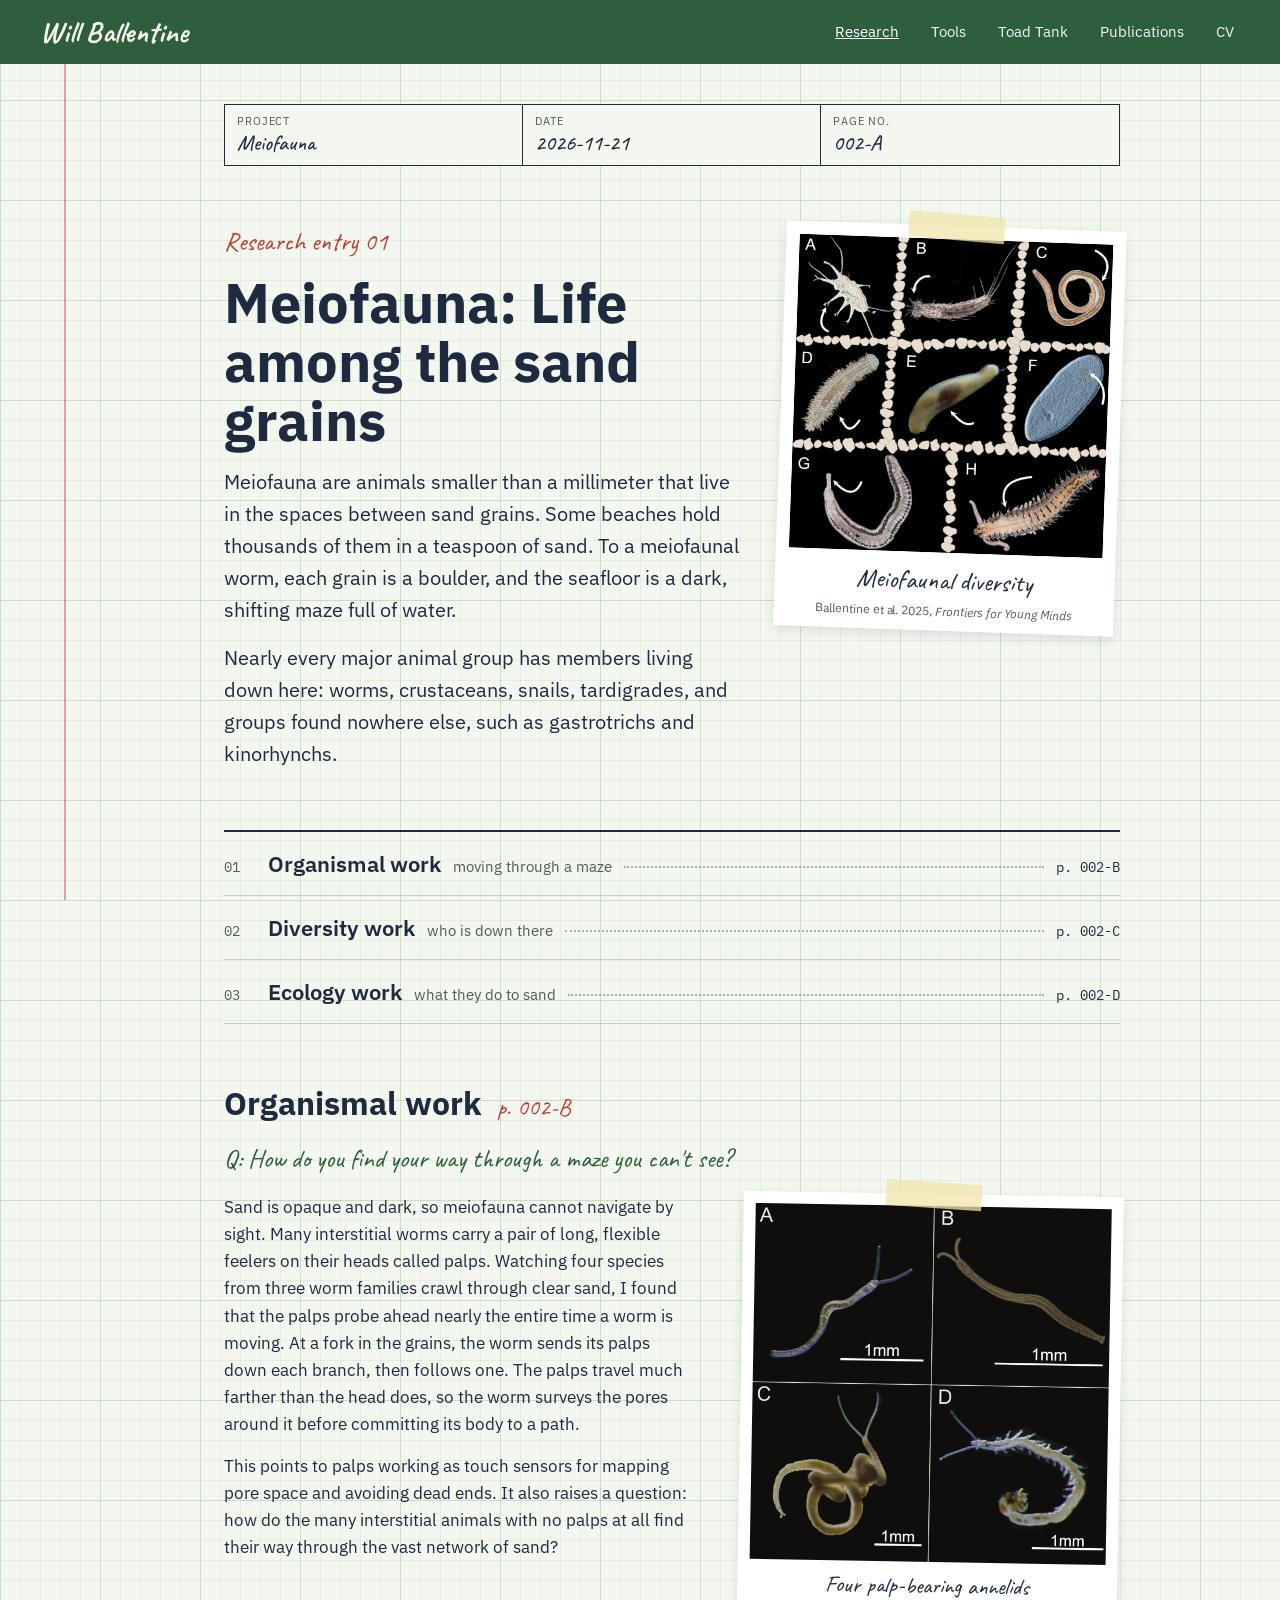
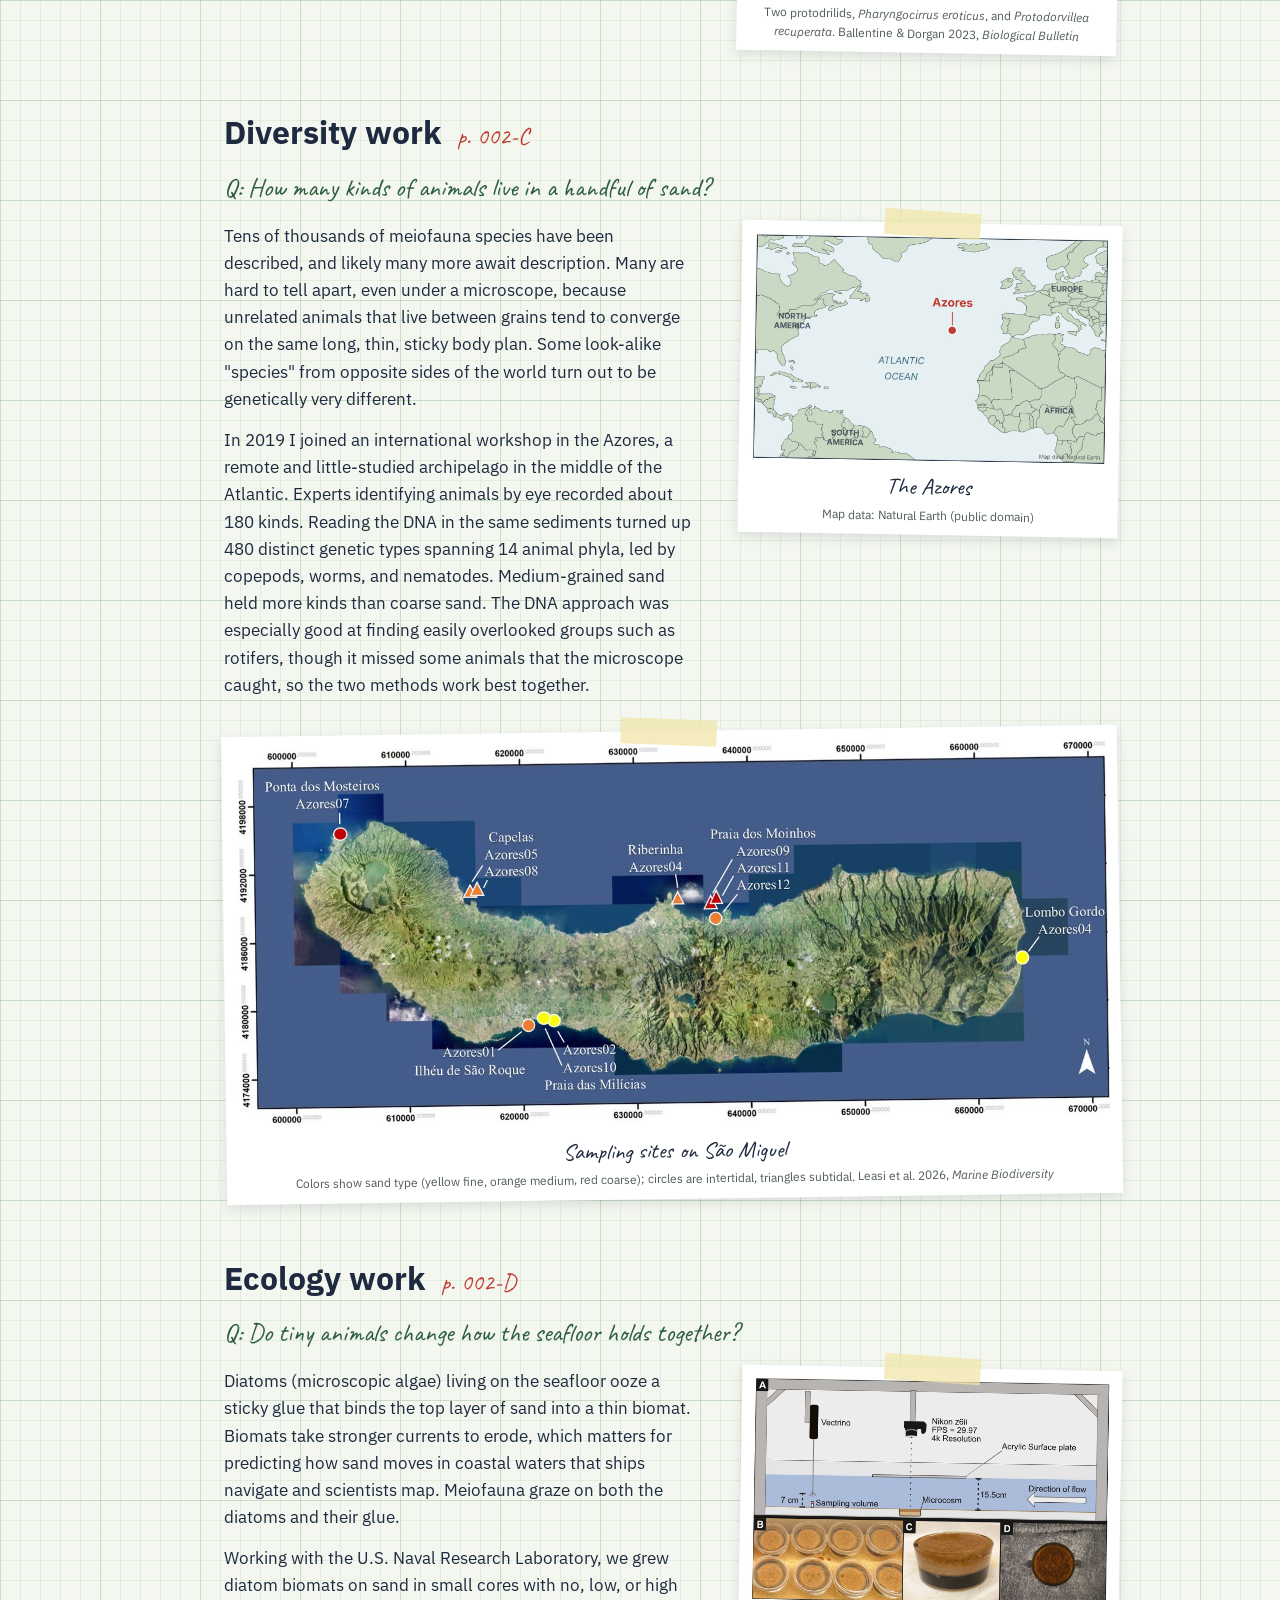
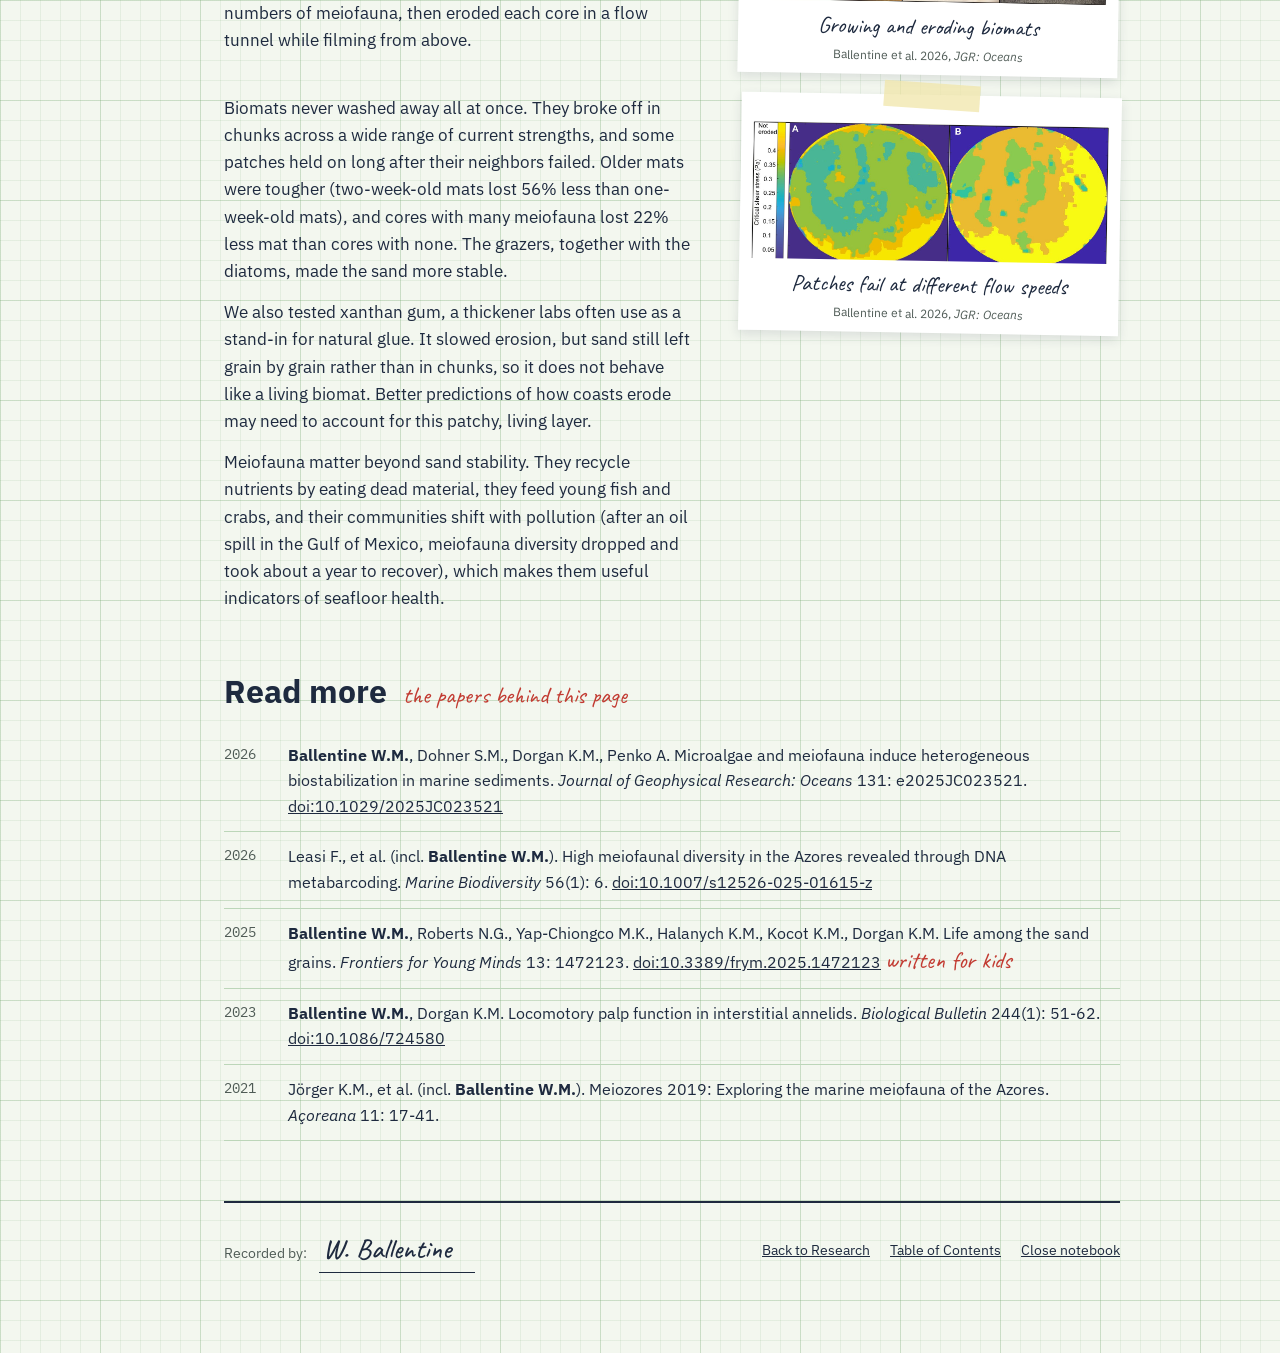
==== meiofauna/index.html @ 4c5fa87a "Meiofauna page: apply Will's copy edits Co-Authored-By: Claude Opus 5.5 <noreply@anthropic.com> Clau" ====
<!DOCTYPE html>
<html lang="en">
<head>
  <meta charset="UTF-8">
  <meta name="viewport" content="width=device-width, initial-scale=1">
  <title>Meiofauna: Life among the sand grains | Will Ballentine</title>
  <meta name="description" content="Will Ballentine's research on meiofauna, the tiny animals that live between sand grains: how they move, how many kinds there are, and what they do for the seafloor.">
  <link rel="preconnect" href="https://fonts.googleapis.com">
  <link rel="preconnect" href="https://fonts.gstatic.com" crossorigin>
  <link rel="stylesheet" href="https://fonts.googleapis.com/css2?family=Caveat:wght@500;700&family=IBM+Plex+Mono:wght@400;500&family=IBM+Plex+Sans:wght@400;500;600;700&display=swap">
  <link rel="stylesheet" href="../css/style.css">
</head>
<body>
  <nav class="site-nav" aria-label="Main">
    <a class="brand" href="/">Will Ballentine</a>
    <button type="button" class="menu-btn" aria-expanded="false" aria-controls="nav-links">
      <svg width="20" height="20" viewBox="0 0 24 24" fill="none" stroke="currentColor" stroke-width="2" stroke-linecap="round" aria-hidden="true"><path d="M4 7h16M4 12h16M4 17h16"/></svg>Menu
    </button>
    <ul id="nav-links">
      <li><a href="/#research" aria-current="page">Research</a></li>
      <li><a href="/#tools">Tools</a></li>
      <li><a href="https://toads.willballentine.com/">Toad Tank</a></li>
      <li><a href="/#publications">Publications</a></li>
      <li><a href="/assets/Will_Ballentine_CV.pdf">CV</a></li>
    </ul>
  </nav>
  <script>
    const nav = document.querySelector('.site-nav'), menuBtn = nav.querySelector('.menu-btn');
    const setMenu = open => { nav.classList.toggle('open', open); menuBtn.setAttribute('aria-expanded', open); };
    menuBtn.onclick = () => setMenu(!nav.classList.contains('open'));
    nav.querySelectorAll('ul a').forEach(a => a.addEventListener('click', () => setMenu(false)));
  </script>

  <main>
    <div class="page-header">
      <div><span>Project</span><strong>Meiofauna</strong></div>
      <div><span>Date</span><strong>2026-11-21</strong></div>
      <div><span>Page No.</span><strong>002-A</strong></div>
    </div>

    <section class="intro">
      <div>
        <p class="hand red" style="font-size: 26px;">Research entry 01</p>
        <h1>Meiofauna: Life among the sand grains</h1>
        <p class="lede">Meiofauna are animals smaller than a millimeter that live in the spaces between sand grains. Some beaches hold thousands of them in a teaspoon of sand. To a meiofaunal worm, each grain is a boulder, and the seafloor is a dark, shifting maze full of water.</p>
        <p class="lede">Nearly every major animal group has members living down here: worms, crustaceans, snails, tardigrades, and groups found nowhere else, such as gastrotrichs and kinorhynchs.</p>
      </div>
      <figure class="taped hero">
        <img class="square" src="images/meiofauna-montage.jpg" width="1000" height="1000" alt="Eight microscope images of meiofauna separated by drawn sand grains: a tardigrade, a kinorhynch, a nematode, a gastrotrich, an aplacophoran mollusk, an acoel worm, a nemertean, and a spionid worm">
        <figcaption>Meiofaunal diversity</figcaption>
        <p class="credit">Ballentine et al. 2025, <i>Frontiers for Young Minds</i></p>
      </figure>
    </section>

    <ol class="toc">
      <li><a href="#organismal"><span class="num">01</span><span class="title">Organismal work</span><span class="desc">moving through a maze</span><span class="dots" aria-hidden="true"></span><span class="pg">p. 002-B</span></a></li>
      <li><a href="#diversity"><span class="num">02</span><span class="title">Diversity work</span><span class="desc">who is down there</span><span class="dots" aria-hidden="true"></span><span class="pg">p. 002-C</span></a></li>
      <li><a href="#ecology"><span class="num">03</span><span class="title">Ecology work</span><span class="desc">what they do to sand</span><span class="dots" aria-hidden="true"></span><span class="pg">p. 002-D</span></a></li>
    </ol>

    <section id="organismal">
      <div class="section-title"><h2>Organismal work</h2><span class="hand">p. 002-B</span></div>
      <p class="hand green q-line">Q: How do you find your way through a maze you can't see?</p>
      <div class="study">
        <div>
          <p>Sand is opaque and dark, so meiofauna cannot navigate by sight. Many interstitial worms carry a pair of long, flexible feelers on their heads called palps. Watching four species from three worm families crawl through clear sand, I found that the palps probe ahead nearly the entire time a worm is moving. At a fork in the grains, the worm sends its palps down each branch, then follows one. The palps travel much farther than the head does, so the worm surveys the pores around it before committing its body to a path.</p>
          <p>This points to palps working as touch sensors for mapping pore space and avoiding dead ends. It also raises a question: how do the many interstitial animals with no palps at all find their way through the vast network of sand?</p>
        </div>
        <figure class="taped wide">
          <img src="images/palp-species.jpg" width="1200" height="1200" alt="Four interstitial worms photographed on black backgrounds, each with a pair of long palps at the head end and a 1 mm scale bar">
          <figcaption>Four palp-bearing annelids</figcaption>
          <p class="credit">Two protodrilids, <i>Pharyngocirrus eroticus</i>, and <i>Protodorvillea recuperata</i>. Ballentine &amp; Dorgan 2023, <i>Biological Bulletin</i></p>
        </figure>
      </div>
    </section>

    <section id="diversity">
      <div class="section-title"><h2>Diversity work</h2><span class="hand">p. 002-C</span></div>
      <p class="hand green q-line">Q: How many kinds of animals live in a handful of sand?</p>
      <div class="study">
        <div>
          <p>Tens of thousands of meiofauna species have been described, and likely many more await description. Many are hard to tell apart, even under a microscope, because unrelated animals that live between grains tend to converge on the same long, thin, sticky body plan. Some look-alike "species" from opposite sides of the world turn out to be genetically very different.</p>
          <p>In 2019 I joined an international workshop in the Azores, a remote and little-studied archipelago in the middle of the Atlantic. Experts identifying animals by eye recorded about 180 kinds. Reading the DNA in the same sediments turned up 480 distinct genetic types spanning 14 animal phyla, led by copepods, worms, and nematodes. Medium-grained sand held more kinds than coarse sand. The DNA approach was especially good at finding easily overlooked groups such as rotifers, though it missed some animals that the microscope caught, so the two methods work best together.</p>
        </div>
        <figure class="taped wide">
          <img src="images/atlantic-azores.jpg" width="1260" height="808" alt="Map of the North Atlantic with a red dot marking the Azores, roughly midway between North America and Europe">
          <figcaption>The Azores</figcaption>
          <p class="credit">Map data: Natural Earth (public domain)</p>
        </figure>
      </div>
      <div class="figures">
        <figure class="taped full">
          <img src="images/sao-miguel-sites.jpg" width="1400" height="616" alt="Satellite image of São Miguel island with eleven labeled sampling sites around its coast">
          <figcaption>Sampling sites on São Miguel</figcaption>
          <p class="credit">Colors show sand type (yellow fine, orange medium, red coarse); circles are intertidal, triangles subtidal. Leasi et al. 2026, <i>Marine Biodiversity</i></p>
        </figure>
      </div>
    </section>

    <section id="ecology">
      <div class="section-title"><h2>Ecology work</h2><span class="hand">p. 002-D</span></div>
      <p class="hand green q-line">Q: Do tiny animals change how the seafloor holds together?</p>
      <div class="study">
        <div>
          <p>Diatoms (microscopic algae) living on the seafloor ooze a sticky glue that binds the top layer of sand into a thin biomat. Biomats take stronger currents to erode, which matters for predicting how sand moves in coastal waters that ships navigate and scientists map. Meiofauna graze on both the diatoms and their glue.</p>
          <p>Working with the U.S. Naval Research Laboratory, we grew diatom biomats on sand in small cores with no, low, or high numbers of meiofauna, then eroded each core in a flow tunnel while filming from above.</p>
        </div>
        <figure class="taped wide">
          <img src="images/biomat-setup.jpg" width="1400" height="876" alt="Diagram of the flow tunnel with a camera above a sediment core and a current meter upstream, with photos of cores in their culture tanks, a core with a brown diatom mat on top, and the camera's view of a core in the tunnel">
          <figcaption>Growing and eroding biomats</figcaption>
          <p class="credit">Ballentine et al. 2026, <i>JGR: Oceans</i></p>
        </figure>
      </div>
      <div class="study">
        <div>
          <p>Biomats never washed away all at once. They broke off in chunks across a wide range of current strengths, and some patches held on long after their neighbors failed. Older mats were tougher (two-week-old mats lost 56% less than one-week-old mats), and cores with many meiofauna lost 22% less mat than cores with none. The grazers, together with the diatoms, made the sand more stable.</p>
          <p>We also tested xanthan gum, a thickener labs often use as a stand-in for natural glue. It slowed erosion, but sand still left grain by grain rather than in chunks, so it does not behave like a living biomat. Better predictions of how coasts erode may need to account for this patchy, living layer.</p>
          <p>Meiofauna matter beyond sand stability. They recycle nutrients by eating dead material, they feed young fish and crabs, and their communities shift with pollution (after an oil spill in the Gulf of Mexico, meiofauna diversity dropped and took about a year to recover), which makes them useful indicators of seafloor health.</p>
        </div>
        <figure class="taped wide">
          <img src="images/biomat-erosion.jpg" width="1400" height="607" alt="Two heat maps of circular sediment cores colored by the current strength at which each spot eroded, showing irregular patches rather than uniform erosion; the right core, older and with many meiofauna, has more area that never eroded">
          <figcaption>Patches fail at different flow speeds</figcaption>
          <p class="credit">Ballentine et al. 2026, <i>JGR: Oceans</i></p>
        </figure>
      </div>
    </section>

    <section id="papers">
      <div class="section-title"><h2>Read more</h2><span class="hand">the papers behind this page</span></div>
      <ol class="pubs">
        <li><span class="year">2026</span><span><strong>Ballentine W.M.</strong>, Dohner S.M., Dorgan K.M., Penko A. Microalgae and meiofauna induce heterogeneous biostabilization in marine sediments. <em>Journal of Geophysical Research: Oceans</em> 131: e2025JC023521. <a href="https://doi.org/10.1029/2025JC023521">doi:10.1029/2025JC023521</a></span></li>
        <li><span class="year">2026</span><span>Leasi F., et al. (incl. <strong>Ballentine W.M.</strong>). High meiofaunal diversity in the Azores revealed through DNA metabarcoding. <em>Marine Biodiversity</em> 56(1): 6. <a href="https://doi.org/10.1007/s12526-025-01615-z">doi:10.1007/s12526-025-01615-z</a></span></li>
        <li><span class="year">2025</span><span><strong>Ballentine W.M.</strong>, Roberts N.G., Yap-Chiongco M.K., Halanych K.M., Kocot K.M., Dorgan K.M. Life among the sand grains. <em>Frontiers for Young Minds</em> 13: 1472123. <a href="https://doi.org/10.3389/frym.2025.1472123">doi:10.3389/frym.2025.1472123</a> <span class="hand red">written for kids</span></span></li>
        <li><span class="year">2023</span><span><strong>Ballentine W.M.</strong>, Dorgan K.M. Locomotory palp function in interstitial annelids. <em>Biological Bulletin</em> 244(1): 51-62. <a href="https://doi.org/10.1086/724580">doi:10.1086/724580</a></span></li>
        <li><span class="year">2021</span><span>Jörger K.M., et al. (incl. <strong>Ballentine W.M.</strong>). Meiozores 2019: Exploring the marine meiofauna of the Azores. <em>Açoreana</em> 11: 17-41.</span></li>
      </ol>
    </section>

    <footer class="site-footer">
      <div class="sig"><span class="muted">Recorded by:</span><strong>W. Ballentine</strong></div>
      <div class="links">
        <a href="/#research">Back to Research</a>
        <a href="/">Table of Contents</a>
        <a href="/?cover">Close notebook</a>
      </div>
    </footer>
  </main>
</body>
</html>
---- css/style.css ----
/* Green science notebook */
:root {
  --cover: #2E5E3E;
  --paper: #F3F7EF;
  --grid-minor: #DCEADA;
  --grid-major: #BCD6B9;
  --paper-minor: rgba(120, 170, 115, .12);  /* background grid only */
  --paper-major: rgba(120, 170, 115, .24);
  --ink: #1E2A3F;
  --pencil: #4F5B56;
  --red: #C23B32;
  --tape: rgba(240, 230, 170, .75);
  --sans: 'IBM Plex Sans', system-ui, sans-serif;
  --mono: 'IBM Plex Mono', ui-monospace, monospace;
  --hand: 'Caveat', cursive;
}

* { box-sizing: border-box; }

body {
  margin: 0;
  font-family: var(--sans);
  color: var(--ink);
  line-height: 1.6;
  background-color: var(--paper);
  background-image:
    linear-gradient(var(--paper-major) 1px, transparent 1px),
    linear-gradient(90deg, var(--paper-major) 1px, transparent 1px),
    linear-gradient(var(--paper-minor) 1px, transparent 1px),
    linear-gradient(90deg, var(--paper-minor) 1px, transparent 1px);
  background-size: 100px 100px, 100px 100px, 20px 20px, 20px 20px;
}

/* red margin line */
body::before {
  content: "";
  position: fixed;
  top: 0; bottom: 0; left: 64px;
  width: 2px;
  background: rgba(194, 59, 50, .45);
  z-index: -1;
}

a { color: var(--ink); }
a:hover { color: var(--red); }
img { max-width: 100%; height: auto; display: block; }
h1, h2, h3, p { margin: 0; }
h1 { font-size: clamp(40px, 6vw, 56px); line-height: 1.05; }
h2 { font-size: 32px; line-height: 1.2; }

/* nav */
.site-nav {
  background: var(--cover);
  display: flex; flex-wrap: wrap; align-items: center; justify-content: space-between;
  gap: 8px 24px;
  padding: 8px 40px;
}
.site-nav .brand { color: var(--paper); text-decoration: none; font-family: var(--hand); font-size: 30px; font-weight: 700; }
.site-nav ul { display: flex; flex-wrap: wrap; gap: 4px 20px; margin: 0; padding: 0; list-style: none; }
.site-nav ul a { display: block; color: var(--paper); text-decoration: none; padding: 12px 6px; font-size: 15px; }
.site-nav ul a:hover, .site-nav ul a[aria-current] { color: #fff; text-decoration: underline; }

.menu-btn { display: none; align-items: center; gap: 8px; min-height: 44px; padding: 0 12px; border: 1.5px solid rgba(243,247,239,.6); border-radius: 6px; background: transparent; color: var(--paper); font: inherit; font-size: 15px; cursor: pointer; }

main {
  max-width: 1040px;
  margin: 0 auto;
  padding: 40px 40px 80px 104px;
  display: flex; flex-direction: column; gap: 60px;
}
section { display: flex; flex-direction: column; gap: 20px; }

/* handwriting accents */
.hand { font-family: var(--hand); font-size: 24px; line-height: 1.2; }
.red { color: var(--red); }
.green { color: var(--cover); }
.muted { color: var(--pencil); }
.mono { font-family: var(--mono); }
.placeholder { color: var(--pencil); }

/* Project / Date / Page No. strip */
.page-header {
  display: grid; grid-template-columns: repeat(auto-fit, minmax(180px, 1fr));
  border: 1.5px solid var(--ink); background: var(--paper);
}
.page-header div { padding: 8px 12px; border-right: 1px solid var(--ink); }
.page-header div:last-child { border-right: 0; }
.page-header span { display: block; font-size: 11px; letter-spacing: .08em; text-transform: uppercase; color: var(--pencil); }
.page-header strong { font-family: var(--hand); font-size: 22px; font-weight: 500; line-height: 1.1; }

.section-title { display: flex; flex-wrap: wrap; align-items: baseline; gap: 16px; }
.section-title .hand { color: var(--red); }

/* intro */
.intro { flex-direction: row; flex-wrap: wrap; align-items: flex-start; gap: 40px; }
.intro > div { flex: 999 1 480px; min-width: 0; display: flex; flex-direction: column; gap: 16px; }
.intro .role { font-size: 18px; color: var(--pencil); }
.intro .lede { font-size: 20px; max-width: 620px; }

/* taped-in figures */
.figures { display: flex; flex-wrap: wrap; gap: 40px 48px; padding-top: 12px; }
.taped {
  flex: 1 1 260px; max-width: 340px; margin: 0;
  position: relative; background: #fff; padding: 12px 12px 8px;
  box-shadow: 0 4px 12px rgba(30, 42, 63, .12);
  transform: rotate(var(--tilt, -1.5deg));
  transition: transform .2s ease, box-shadow .2s ease;
}
.taped::before {
  content: ""; position: absolute; top: -12px; left: 50%;
  width: 96px; height: 26px; margin-left: -48px;
  background: var(--tape); transform: rotate(3deg);
}
.taped:hover { transform: translateY(-4px); box-shadow: 0 10px 24px rgba(30, 42, 63, .18); }
.taped:nth-child(even) { --tilt: 1.5deg; }
.taped img, .taped .photo { aspect-ratio: 1 / 1; width: 100%; object-fit: cover; }
.taped .photo { background: #DCE5DD; display: flex; align-items: center; justify-content: center; color: var(--pencil); font-size: 14px; padding: 12px; text-align: center; }
.taped figcaption { font-family: var(--hand); font-size: 26px; text-align: center; padding-top: 6px; }
.intro .taped { flex: 1 1 260px; max-width: 320px; --tilt: 2deg; }
.intro .taped .photo, .intro .taped img { aspect-ratio: 4 / 5; }

/* table of contents */
.toc { margin: 0; padding: 0; list-style: none; border-top: 2px solid var(--ink); }
.toc a {
  display: flex; align-items: baseline; gap: 12px;
  min-height: 44px; padding: 14px 0;
  text-decoration: none; border-bottom: 1px solid var(--grid-major);
}
.toc .num, .toc .pg { font-family: var(--mono); font-size: 14px; }
.toc .num { width: 32px; color: var(--pencil); }
.toc .title { font-size: 22px; font-weight: 600; }
.toc .desc { font-size: 15px; color: var(--pencil); }
.toc .dots { flex: 1 1 40px; border-bottom: 2px dotted #9DB59A; transform: translateY(-4px); }
.toc a:hover .title { color: var(--red); }

/* dated entries */
.entries { display: grid; grid-template-columns: repeat(auto-fit, minmax(260px, 1fr)); gap: 20px; }
.entry { background: rgba(243, 247, 239, .92); border: 1.5px solid var(--ink); padding: 20px; display: flex; flex-direction: column; gap: 10px; }
.entry header { display: flex; justify-content: space-between; font-family: var(--mono); font-size: 12px; color: var(--pencil); }
.entry h3 { font-size: 21px; }
.entry .q { font-family: var(--hand); font-size: 23px; line-height: 1.2; color: var(--cover); }
.entry p:last-child { font-size: 15px; }

.entry.linked { position: relative; transition: transform .2s ease, box-shadow .2s ease; }
.entry.linked:hover { transform: translateY(-3px); box-shadow: 0 8px 18px rgba(30, 42, 63, .14); }
.entry.linked h3 a { text-decoration: none; }
.entry.linked h3 a::after { content: ""; position: absolute; inset: 0; } /* whole card clickable */
.entry p.more { font-family: var(--hand); font-size: 22px; color: var(--red); margin-top: auto; }

/* research subpages */
.q-line { font-size: 26px; line-height: 1.2; }
.study { display: flex; flex-wrap: wrap; align-items: flex-start; gap: 32px 48px; }
.study > div:first-child { flex: 999 1 420px; min-width: 0; display: flex; flex-direction: column; gap: 14px; font-size: 17px; max-width: 640px; }
.study > .figures { flex: 1 1 100%; }
.taped.wide { flex: 1 1 380px; max-width: 440px; --tilt: 1deg; }
.taped.wide .photo, .taped.wide img { aspect-ratio: 4 / 3; object-fit: contain; background: #fff; }
.taped.wide .photo { background: #DCE5DD; padding: 16px; text-align: center; }
.taped.wide img { aspect-ratio: auto; }
.taped.wide figcaption, .taped.full figcaption { font-size: 23px; white-space: nowrap; overflow: hidden; text-overflow: ellipsis; }
.taped.full { flex: 1 1 100%; max-width: 900px; --tilt: -.8deg; }
.taped.full img { aspect-ratio: auto; }
.taped.full:nth-child(even) { --tilt: .8deg; }
.intro .taped.hero { flex: 1 1 340px; max-width: 440px; }
.intro .taped img.square { aspect-ratio: 1 / 1; }
.taped .credit { font-size: 12px; color: var(--pencil); text-align: center; padding-bottom: 2px; }

/* publications */
.pubs { margin: 0; padding: 0; list-style: none; }
.pubs li { display: flex; gap: 16px; padding: 12px 0; border-bottom: 1px solid var(--grid-major); }
.pubs a { overflow-wrap: anywhere; }
.pubs .year { font-family: var(--mono); font-size: 14px; color: var(--pencil); width: 48px; flex: none; }

/* toad readings */
.readings { display: grid; grid-template-columns: repeat(auto-fit, minmax(170px, 1fr)); border: 1.5px solid var(--ink); background: rgba(243, 247, 239, .92); }
.readings div { padding: 16px; border-right: 1px solid var(--grid-major); border-bottom: 1px solid var(--grid-major); display: flex; flex-direction: column; gap: 4px; }
.readings span { font-size: 12px; letter-spacing: .08em; text-transform: uppercase; color: var(--pencil); }
.readings strong { font-family: var(--mono); font-size: 32px; font-weight: 500; }
.readings small { font-size: 16px; color: var(--pencil); }
.readings em { font-family: var(--hand); font-size: 20px; font-style: normal; color: var(--cover); }

.btn { align-self: flex-start; min-height: 44px; padding: 0 16px; border: 1.5px solid var(--ink); background: var(--paper); color: var(--ink); font: inherit; font-size: 15px; cursor: pointer; }
.log-wrap { overflow-x: auto; border: 1.5px solid var(--ink); background: rgba(243, 247, 239, .92); }
.log { width: 100%; min-width: 620px; border-collapse: collapse; font-family: var(--mono); font-size: 14px; }
.log th { text-align: left; font-weight: 500; padding: 10px 14px; border-bottom: 2px solid var(--ink); }
.log td { padding: 8px 14px; border-bottom: 1px solid var(--grid-major); }

/* pipeline diagram */
.pipeline { display: flex; flex-wrap: wrap; align-items: center; gap: 12px; margin: 0; padding: 0; list-style: none; }
.pipeline li { display: flex; align-items: center; gap: 12px; }
.pipeline li + li::before { content: "→"; color: var(--red); font-size: 22px; }
.pipeline div { border: 1.5px solid var(--ink); background: #fff; padding: 10px 14px; min-width: 120px; display: flex; flex-direction: column; }
.pipeline strong { font-size: 15px; }
.pipeline span { font-family: var(--hand); font-size: 19px; color: var(--pencil); }

/* footer sign-off */
.site-footer { display: flex; flex-wrap: wrap; justify-content: space-between; align-items: center; gap: 24px; padding-top: 24px; border-top: 2px solid var(--ink); font-size: 14px; }
.site-footer .sig { display: flex; gap: 12px; align-items: baseline; }
.site-footer .sig strong { font-family: var(--hand); font-size: 28px; font-weight: 500; border-bottom: 1px solid var(--ink); padding: 0 24px 0 4px; }
.site-footer .links { display: flex; flex-wrap: wrap; gap: 20px; }

/* cover (first visit) */
.cover {
  position: fixed; inset: 0; z-index: 10;
  display: flex;
  background-color: var(--cover);
  background-image:
    radial-gradient(ellipse 40% 18% at 20% 30%, rgba(255,255,255,.07), transparent 70%),
    radial-gradient(ellipse 30% 22% at 75% 65%, rgba(0,0,0,.14), transparent 70%),
    radial-gradient(ellipse 25% 30% at 35% 85%, rgba(0,0,0,.12), transparent 70%),
    repeating-linear-gradient(115deg, rgba(255,255,255,.035) 0 3px, transparent 3px 14px);
  transition: transform .5s ease, opacity .5s ease;
}
.cover[hidden] { display: none; }
.cover.opening { transform: translateX(-100%); opacity: 0; }
.cover .spine { width: 56px; flex: none; background: rgba(0,0,0,.35); }
.cover .inner { flex: 1; display: flex; flex-direction: column; align-items: center; justify-content: center; gap: 40px; padding: 64px 24px; }
.cover .label { background: #FBFCF8; width: 100%; max-width: 460px; padding: 24px 28px; border-radius: 6px; box-shadow: 0 6px 20px rgba(0,0,0,.25); display: flex; flex-direction: column; gap: 14px; }
.cover .label h1 { text-align: center; font-size: 13px; letter-spacing: .3em; text-transform: uppercase; color: var(--cover); }
.cover .label p { display: flex; align-items: baseline; gap: 12px; border-bottom: 1px solid var(--ink); padding-bottom: 2px; }
.cover .label span { font-size: 12px; letter-spacing: .1em; color: var(--pencil); width: 72px; }
.cover .label strong { font-family: var(--hand); font-size: 32px; font-weight: 500; line-height: 1; }
.cover .label .written { display: inline-block; font-weight: 700; transform: rotate(-6deg) translateY(-2px); margin-right: 4px; }
html.cover-open, html.cover-open body { overflow: hidden; }
.cover button { min-height: 48px; padding: 0 22px; border: 1.5px solid rgba(243,247,239,.7); border-radius: 999px; background: transparent; color: var(--paper); font: inherit; font-size: 16px; cursor: pointer; }
.cover button:hover { color: #fff; border-color: #fff; }

@media (max-width: 700px) {
  body::before { left: 16px; }
  main { padding: 32px 20px 64px 32px; }
  .site-nav { padding: 8px 20px; }
  .menu-btn { display: inline-flex; }
  .site-nav ul { display: none; width: 100%; flex-direction: column; gap: 0; padding-bottom: 8px; }
  .site-nav.open ul { display: flex; }
  .site-nav ul a { padding: 12px 4px; border-top: 1px solid rgba(243,247,239,.15); font-size: 17px; }
  .toc .desc { display: none; }
}
@media (prefers-reduced-motion: reduce) {
  .taped, .cover { transition: none; }
}
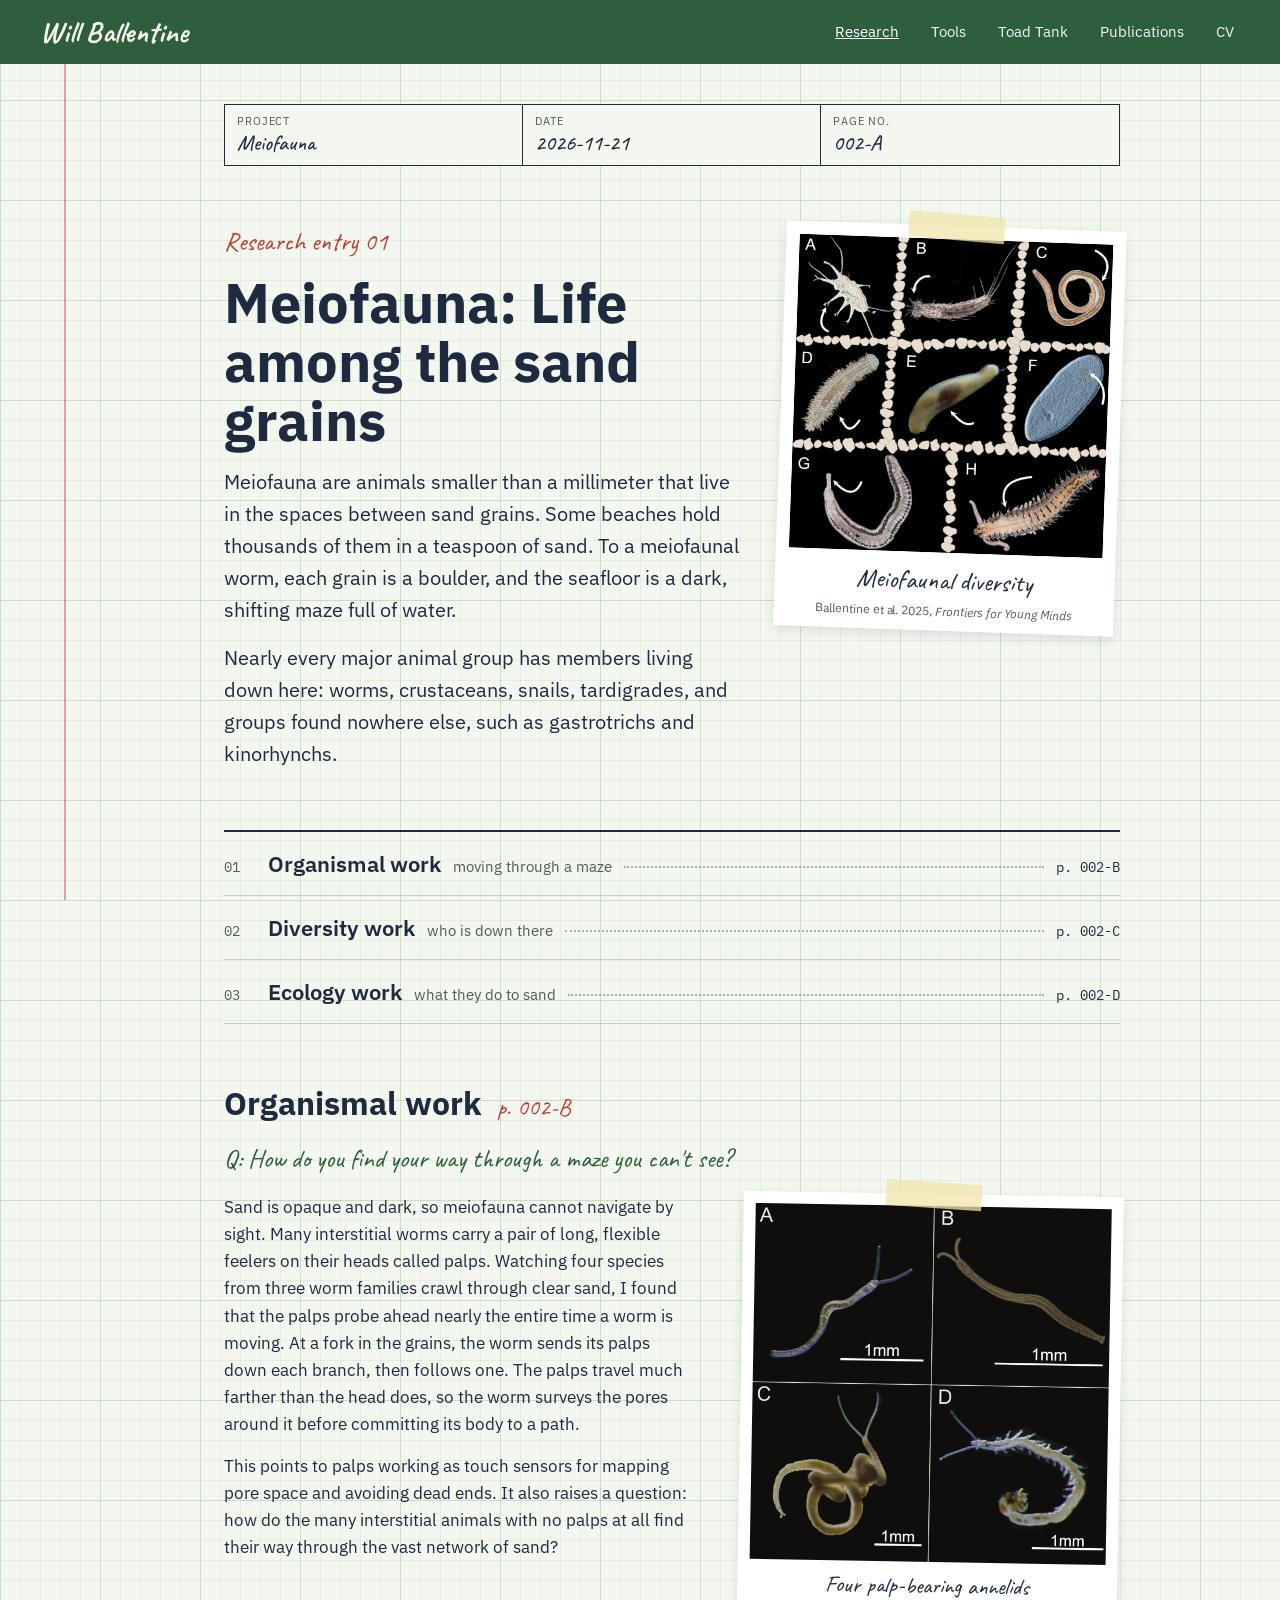
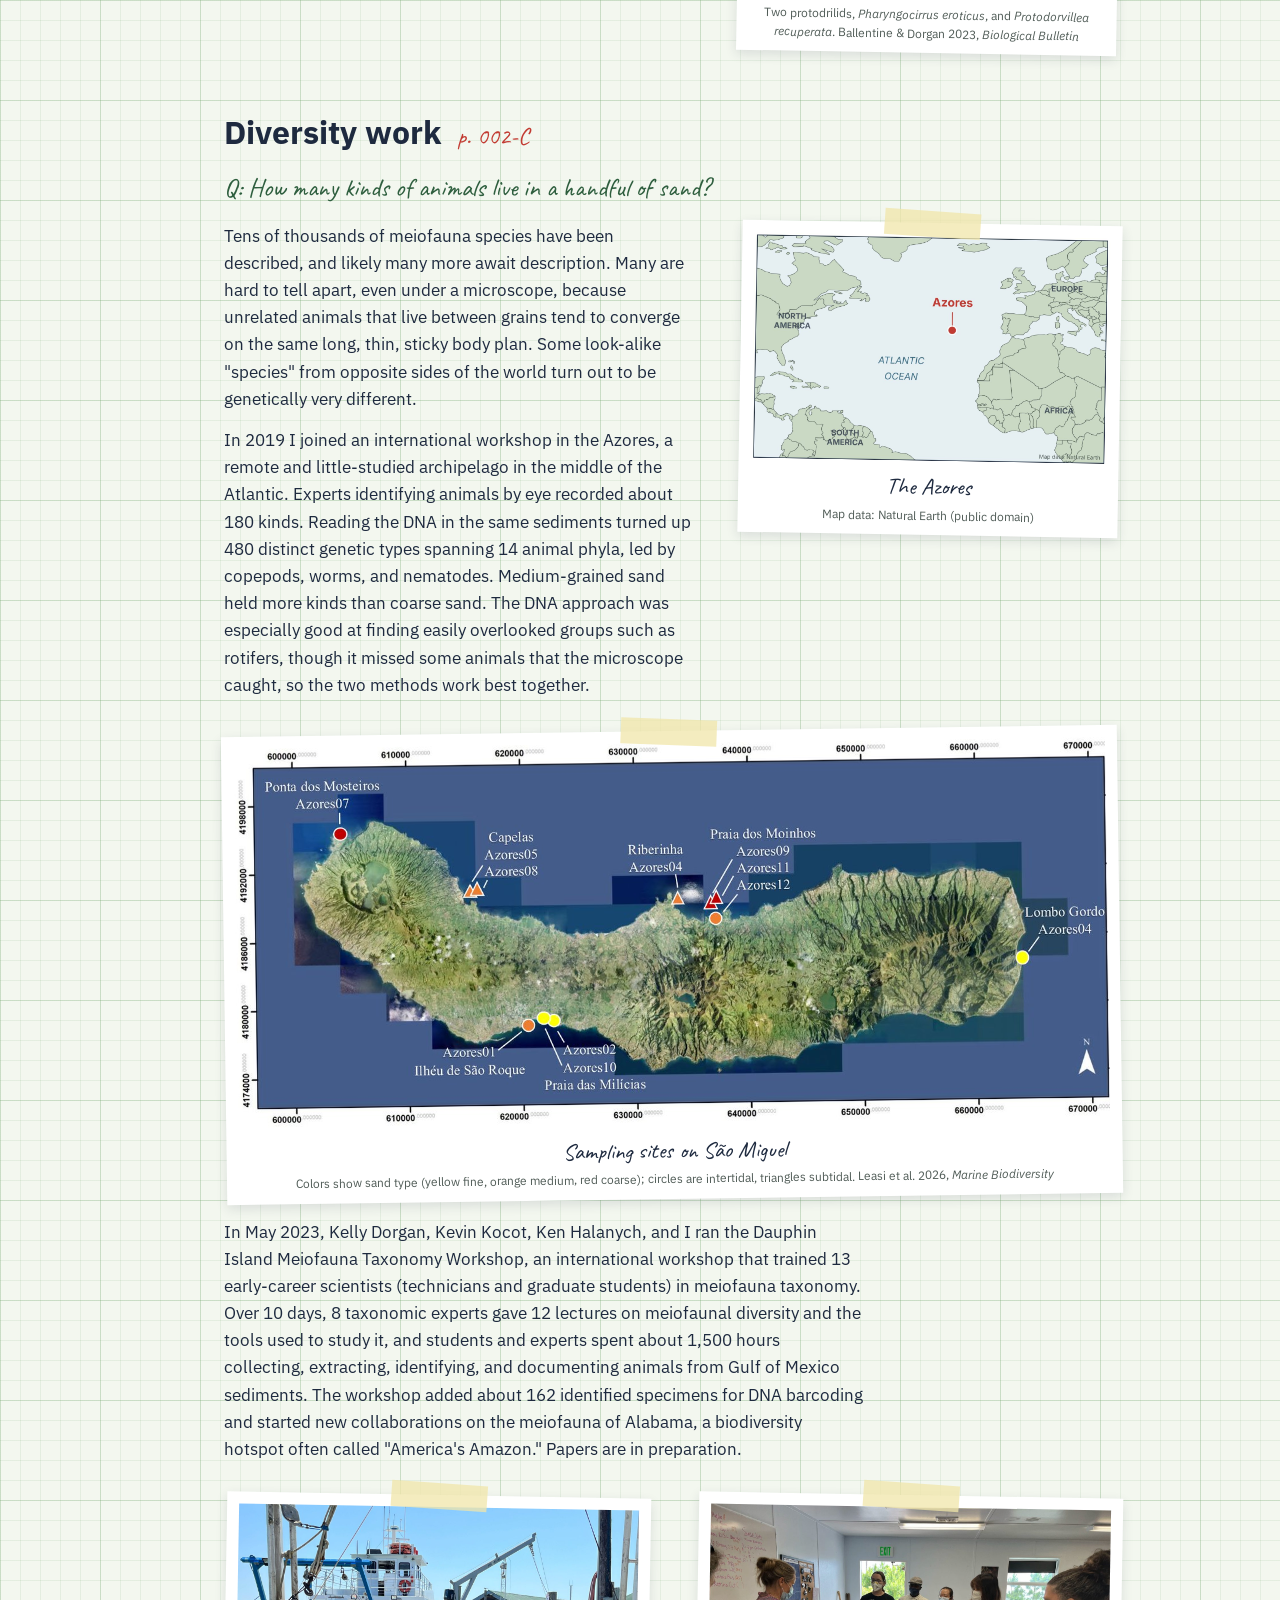
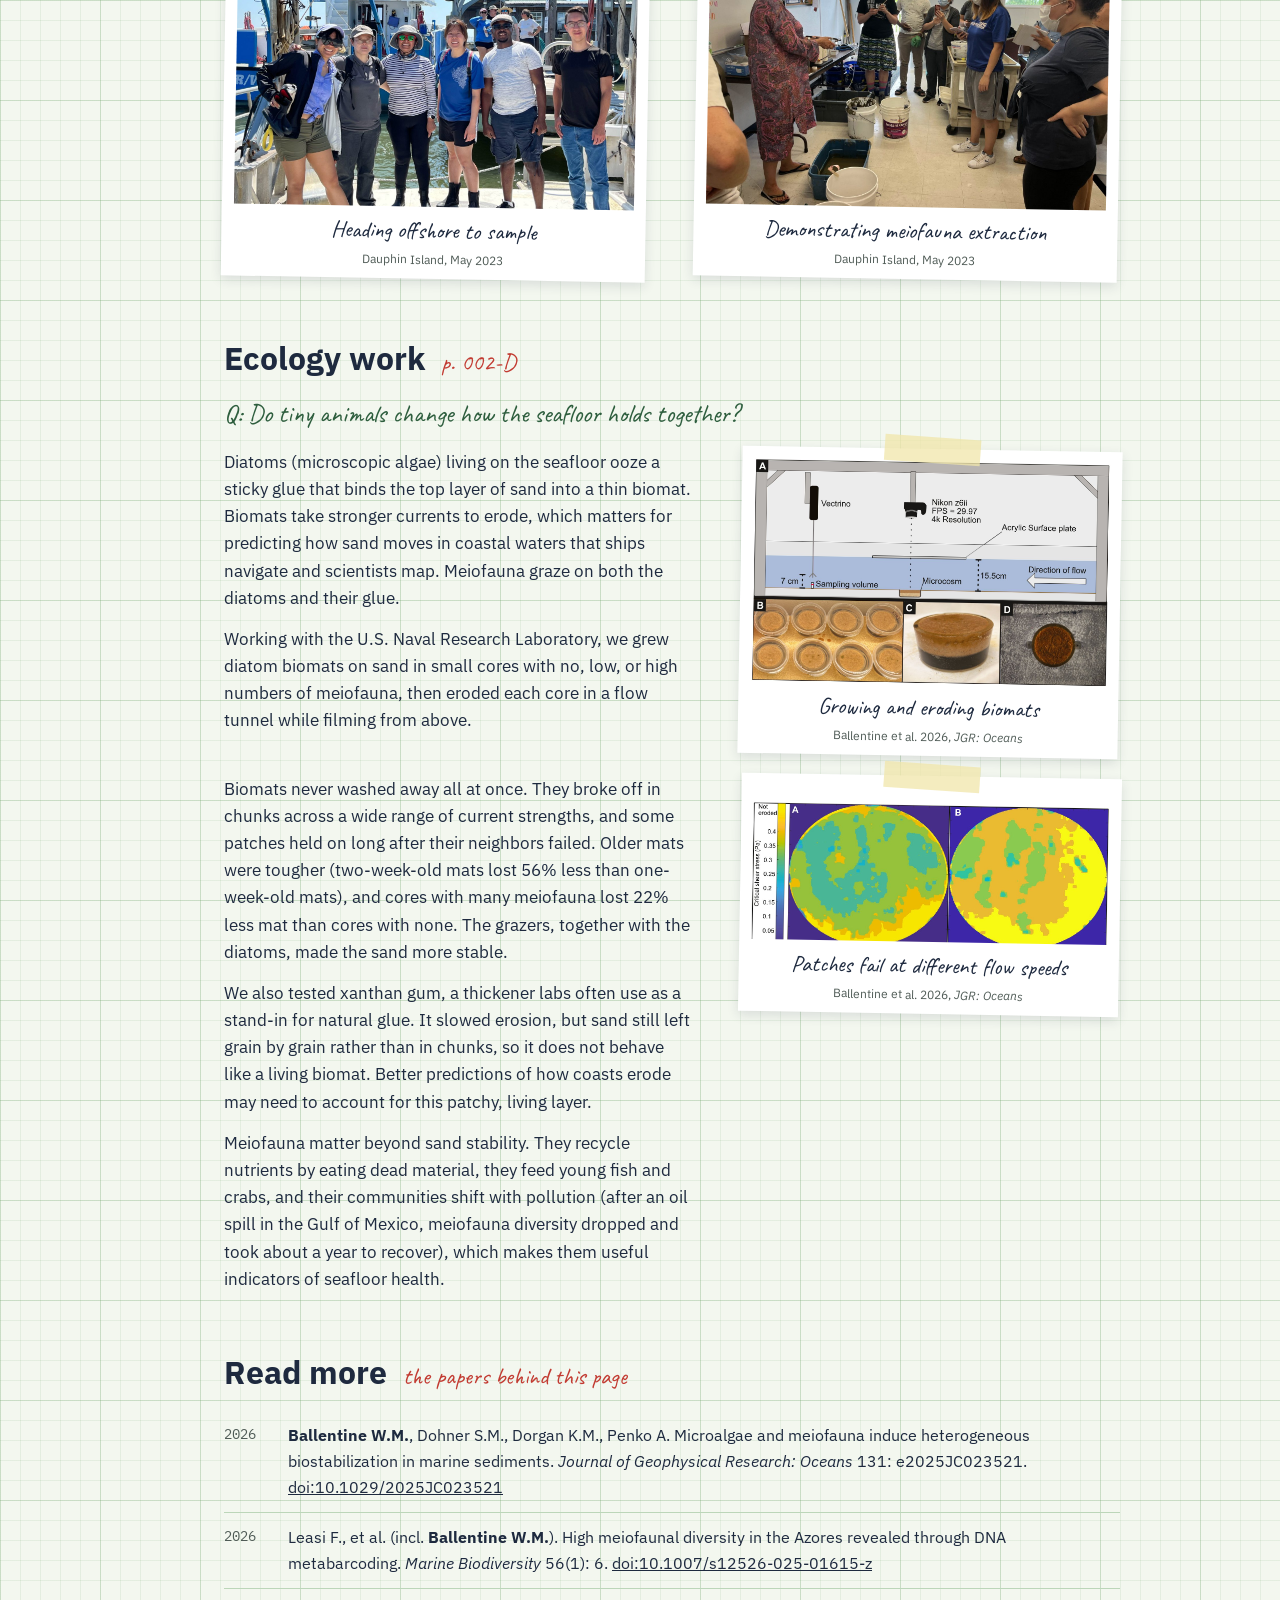
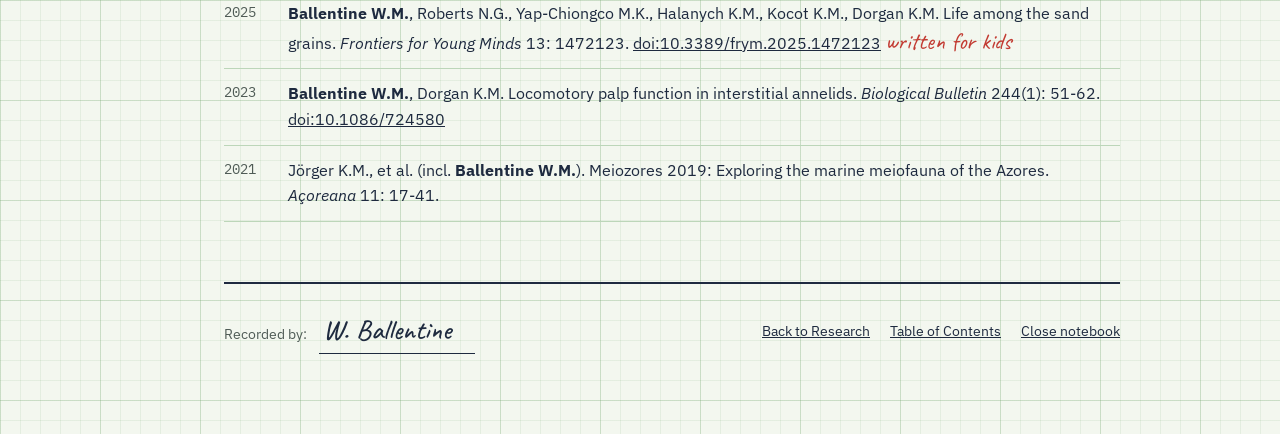
==== commit 8242a1ef: "Meiofauna page: add 2023 Dauphin Island Meiofauna Taxonomy Workshop blurb and photos Co-Authored-By:" ====
--- a/meiofauna/index.html
+++ b/meiofauna/index.html
@@ -95,6 +95,23 @@
           <p class="credit">Colors show sand type (yellow fine, orange medium, red coarse); circles are intertidal, triangles subtidal. Leasi et al. 2026, <i>Marine Biodiversity</i></p>
         </figure>
       </div>
+      <div class="study">
+        <div>
+          <p>In May 2023, Kelly Dorgan, Kevin Kocot, Ken Halanych, and I ran the Dauphin Island Meiofauna Taxonomy Workshop, an international workshop that trained 13 early-career scientists (technicians and graduate students) in meiofauna taxonomy. Over 10 days, 8 taxonomic experts gave 12 lectures on meiofaunal diversity and the tools used to study it, and students and experts spent about 1,500 hours collecting, extracting, identifying, and documenting animals from Gulf of Mexico sediments. The workshop added about 162 identified specimens for DNA barcoding and started new collaborations on the meiofauna of Alabama, a biodiversity hotspot often called "America's Amazon." Papers are in preparation.</p>
+        </div>
+      </div>
+      <div class="figures">
+        <figure class="taped wide">
+          <img src="images/dimtw-field.jpg" width="1400" height="1050" alt="Six workshop participants smiling on a dock in front of a research vessel on a sunny day">
+          <figcaption>Heading offshore to sample</figcaption>
+          <p class="credit">Dauphin Island, May 2023</p>
+        </figure>
+        <figure class="taped wide">
+          <img src="images/dimtw-extraction.jpg" width="1400" height="1050" alt="A taxonomic expert demonstrates meiofauna extraction from buckets of sediment and seawater as workshop participants watch and take notes">
+          <figcaption>Demonstrating meiofauna extraction</figcaption>
+          <p class="credit">Dauphin Island, May 2023</p>
+        </figure>
+      </div>
     </section>
 
     <section id="ecology">
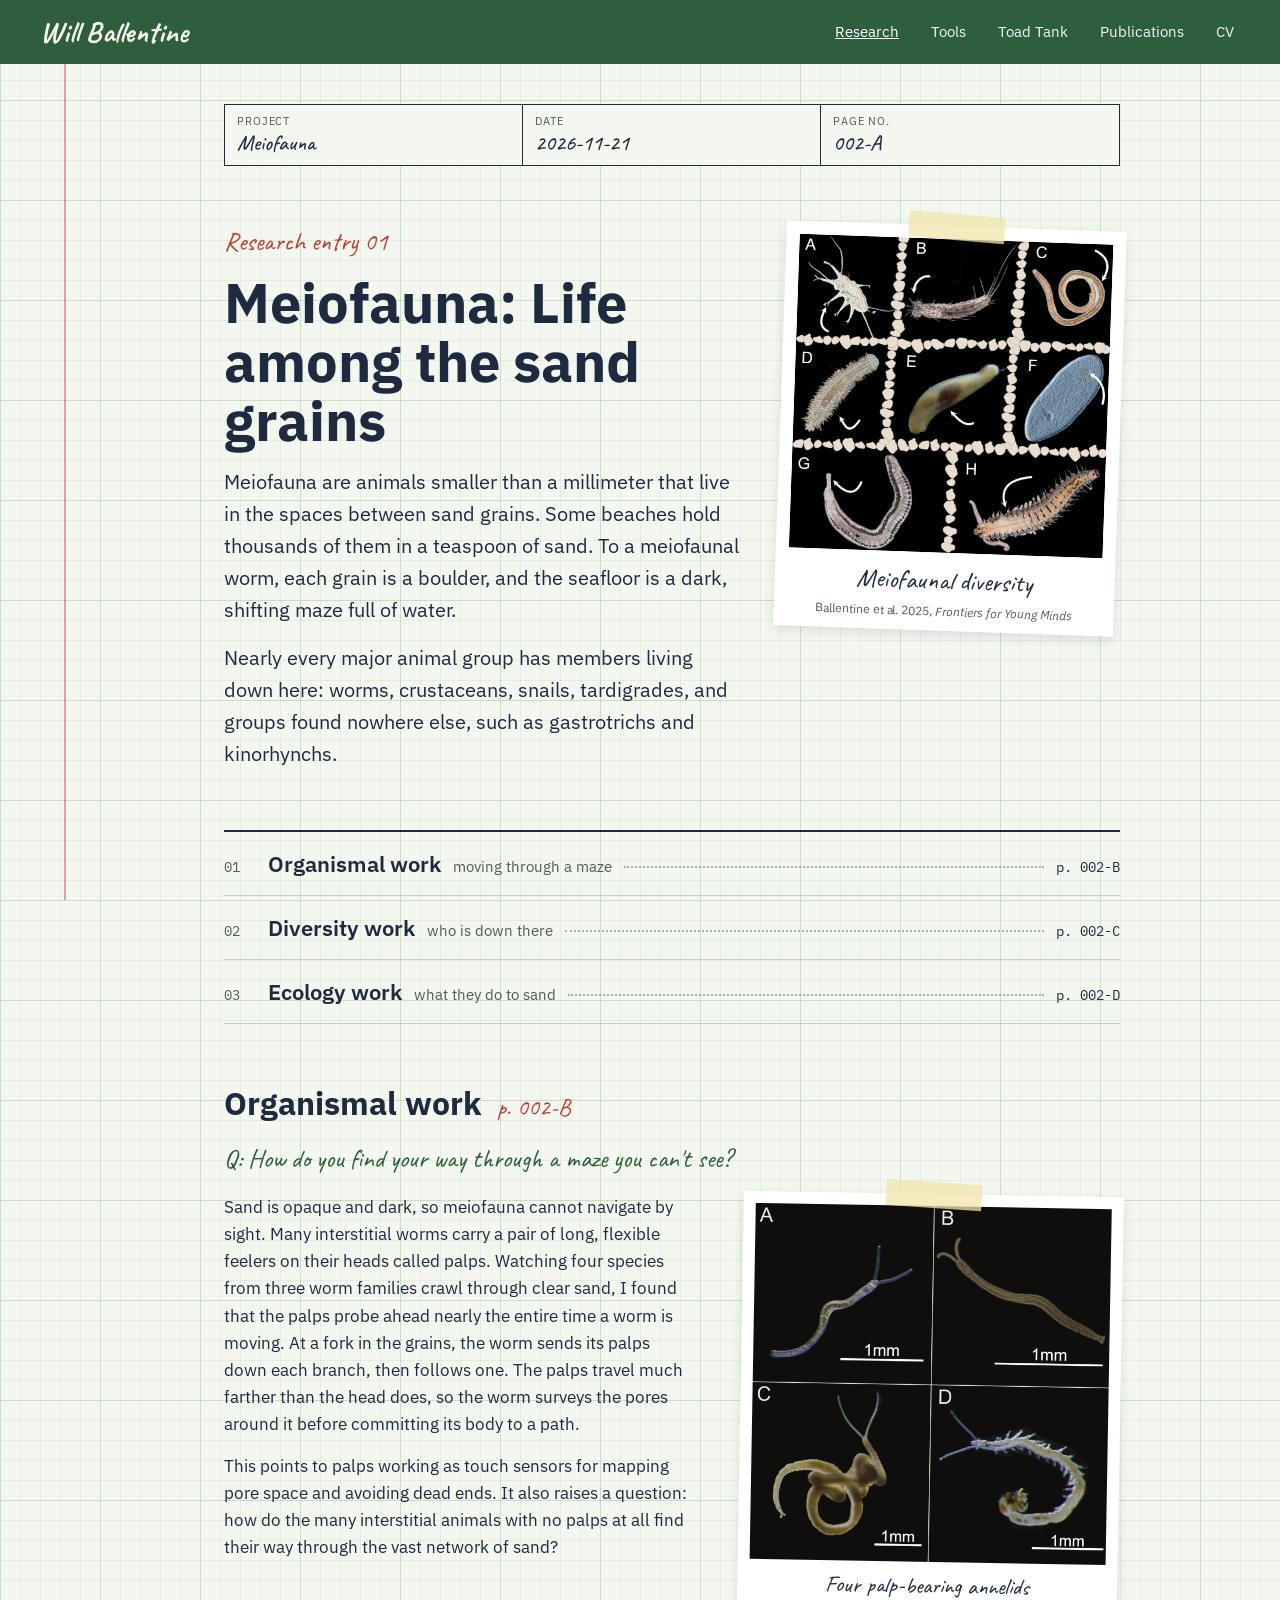
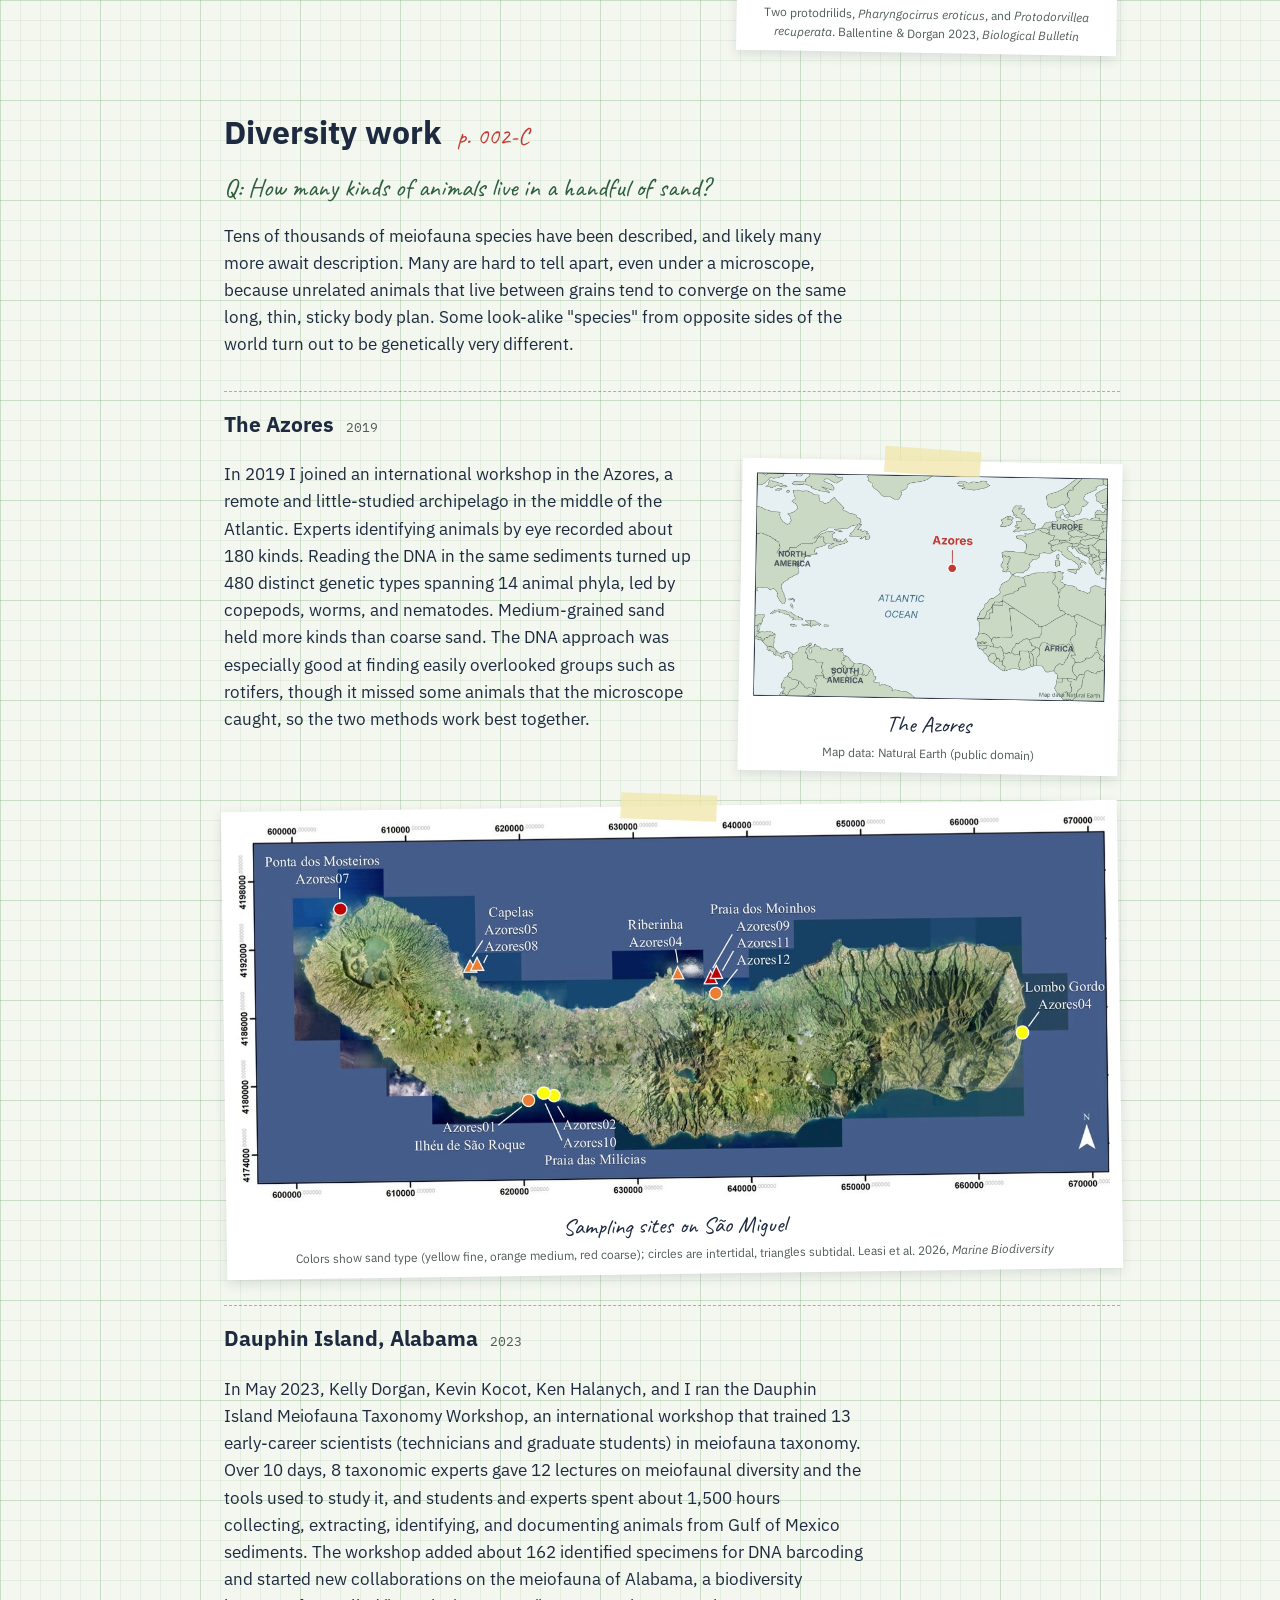
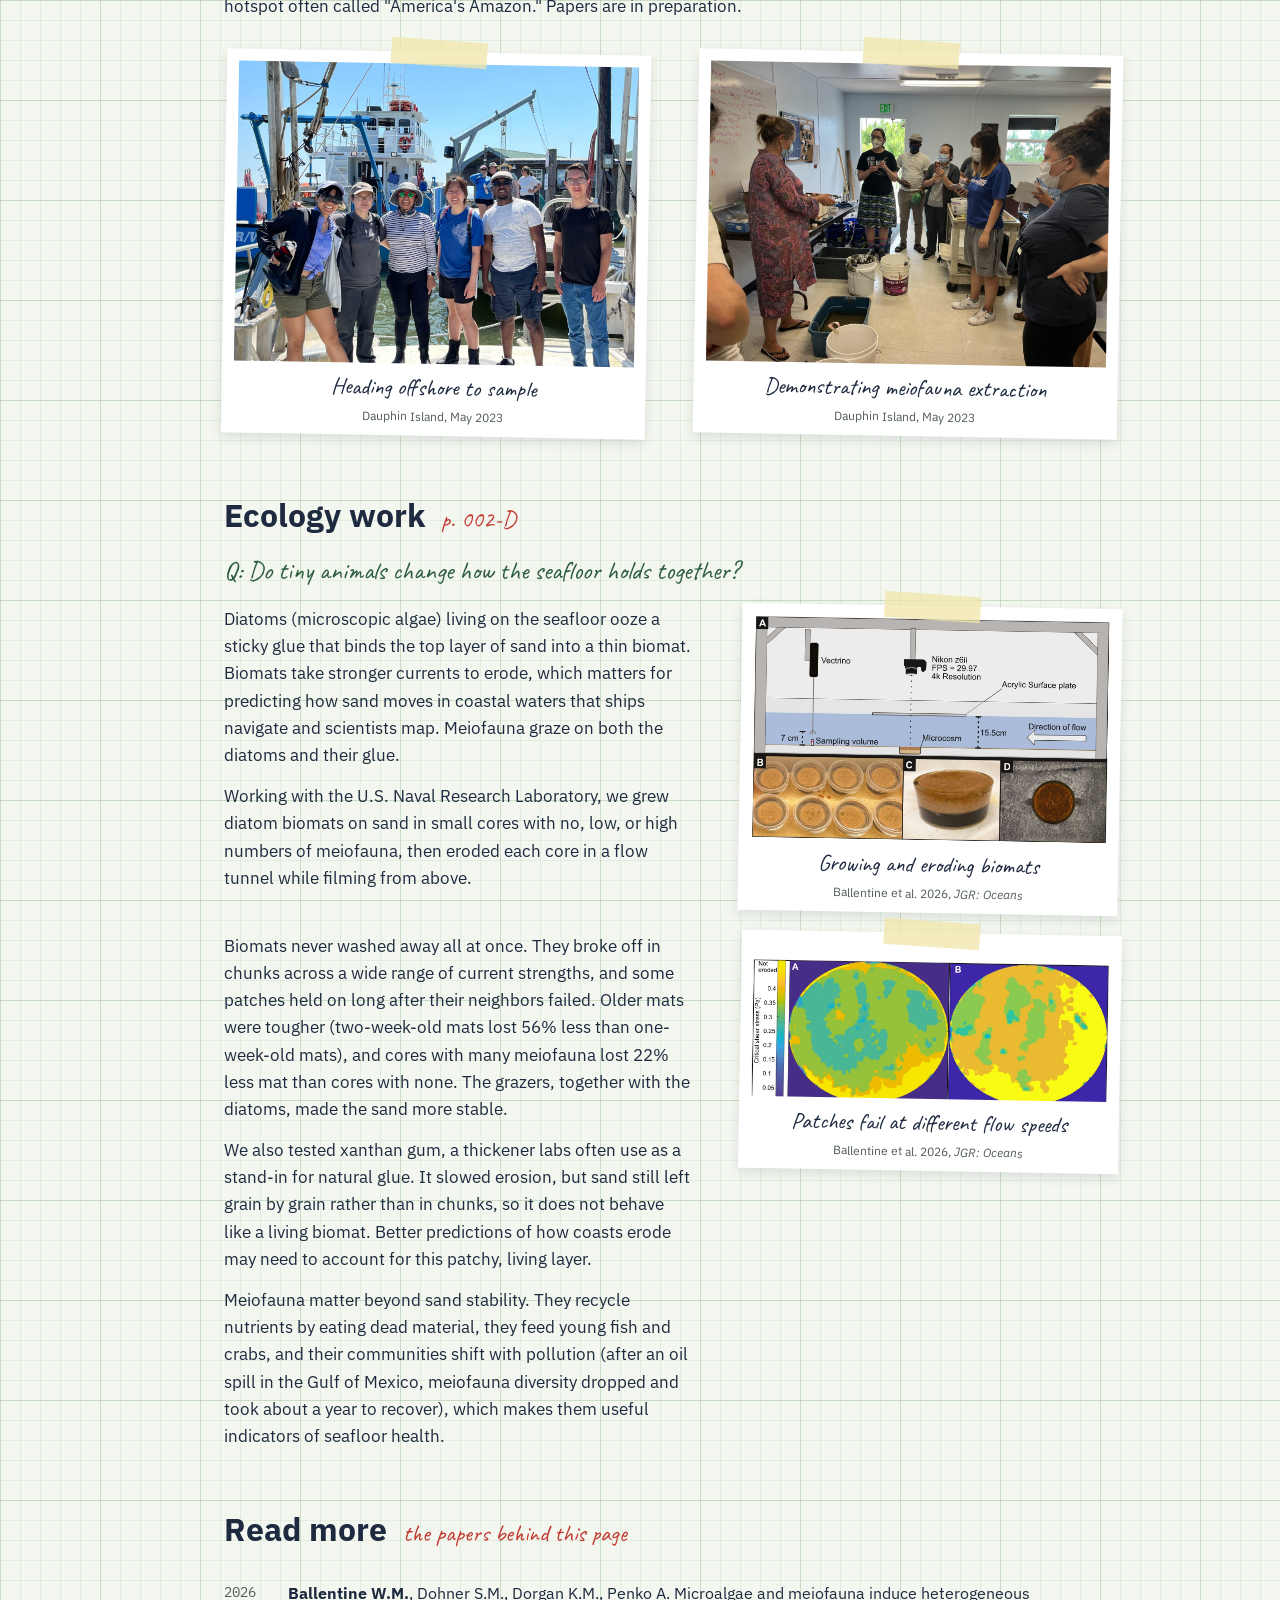
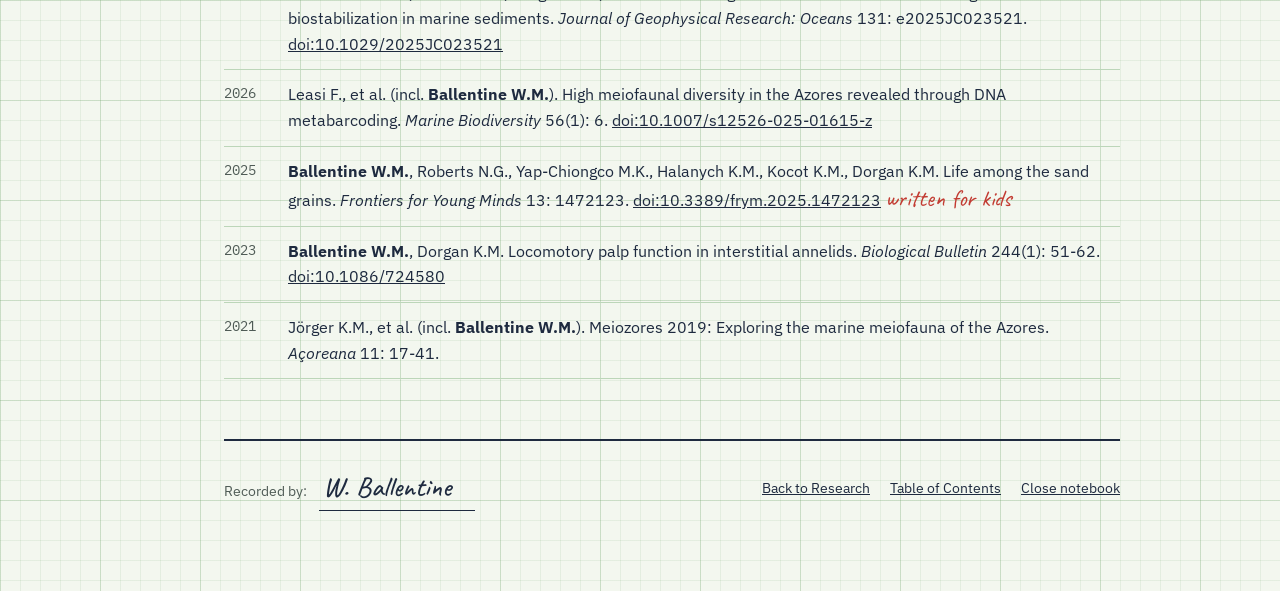
==== commit 23482d92: "Meiofauna page: subheadings separating Azores and Dauphin Island work Co-Authored-By: Claude Opus 5." ====
--- a/meiofauna/index.html
+++ b/meiofauna/index.html
@@ -80,6 +80,11 @@
       <div class="study">
         <div>
           <p>Tens of thousands of meiofauna species have been described, and likely many more await description. Many are hard to tell apart, even under a microscope, because unrelated animals that live between grains tend to converge on the same long, thin, sticky body plan. Some look-alike "species" from opposite sides of the world turn out to be genetically very different.</p>
+        </div>
+      </div>
+      <h3 class="subhead">The Azores <span>2019</span></h3>
+      <div class="study">
+        <div>
           <p>In 2019 I joined an international workshop in the Azores, a remote and little-studied archipelago in the middle of the Atlantic. Experts identifying animals by eye recorded about 180 kinds. Reading the DNA in the same sediments turned up 480 distinct genetic types spanning 14 animal phyla, led by copepods, worms, and nematodes. Medium-grained sand held more kinds than coarse sand. The DNA approach was especially good at finding easily overlooked groups such as rotifers, though it missed some animals that the microscope caught, so the two methods work best together.</p>
         </div>
         <figure class="taped wide">
@@ -95,6 +100,7 @@
           <p class="credit">Colors show sand type (yellow fine, orange medium, red coarse); circles are intertidal, triangles subtidal. Leasi et al. 2026, <i>Marine Biodiversity</i></p>
         </figure>
       </div>
+      <h3 class="subhead">Dauphin Island, Alabama <span>2023</span></h3>
       <div class="study">
         <div>
           <p>In May 2023, Kelly Dorgan, Kevin Kocot, Ken Halanych, and I ran the Dauphin Island Meiofauna Taxonomy Workshop, an international workshop that trained 13 early-career scientists (technicians and graduate students) in meiofauna taxonomy. Over 10 days, 8 taxonomic experts gave 12 lectures on meiofaunal diversity and the tools used to study it, and students and experts spent about 1,500 hours collecting, extracting, identifying, and documenting animals from Gulf of Mexico sediments. The workshop added about 162 identified specimens for DNA barcoding and started new collaborations on the meiofauna of Alabama, a biodiversity hotspot often called "America's Amazon." Papers are in preparation.</p>
--- a/css/style.css
+++ b/css/style.css
@@ -148,6 +148,8 @@
 .entry p.more { font-family: var(--hand); font-size: 22px; color: var(--red); margin-top: auto; }
 
 /* research subpages */
+.subhead { font-size: 21px; padding-top: 16px; border-top: 1.5px dashed rgba(30, 42, 63, .35); margin-top: 12px; display: flex; align-items: baseline; gap: 12px; }
+.subhead span { font-family: var(--mono); font-size: 13px; font-weight: 400; color: var(--pencil); }
 .q-line { font-size: 26px; line-height: 1.2; }
 .study { display: flex; flex-wrap: wrap; align-items: flex-start; gap: 32px 48px; }
 .study > div:first-child { flex: 999 1 420px; min-width: 0; display: flex; flex-direction: column; gap: 14px; font-size: 17px; max-width: 640px; }
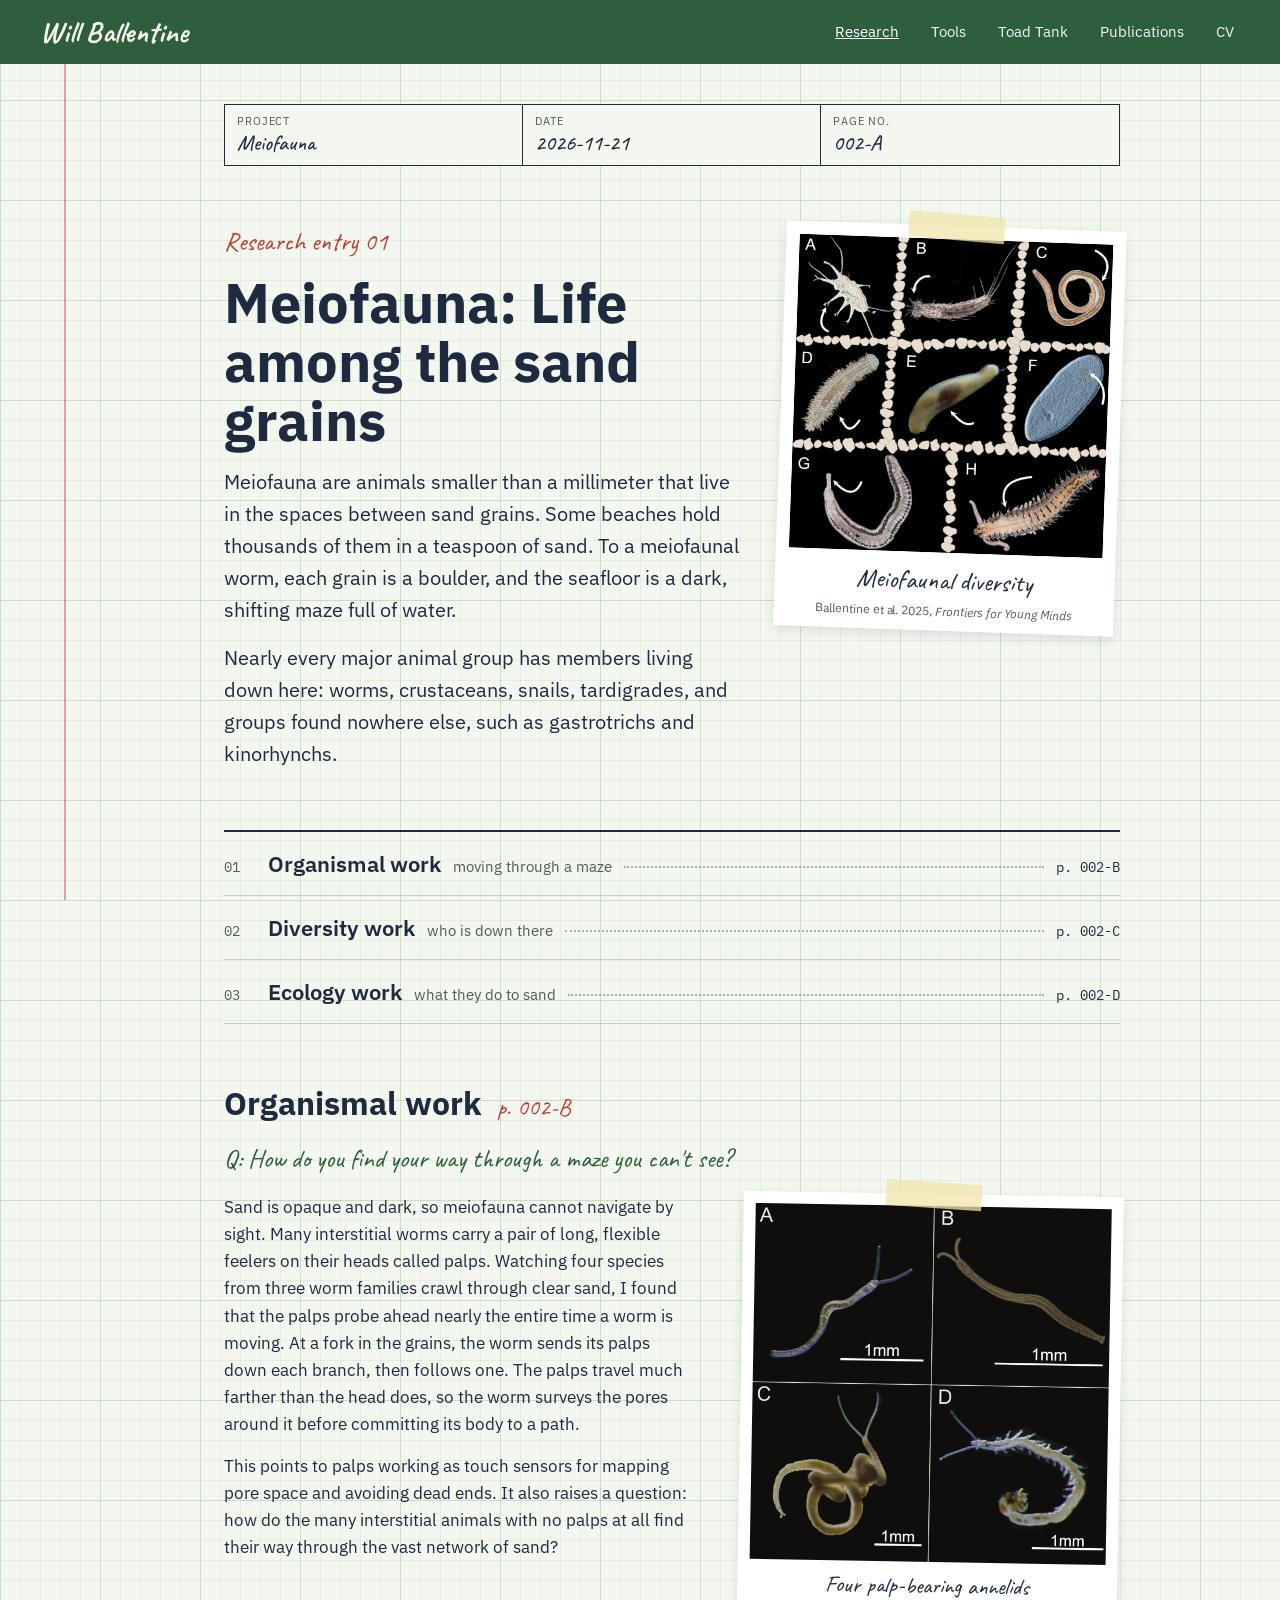
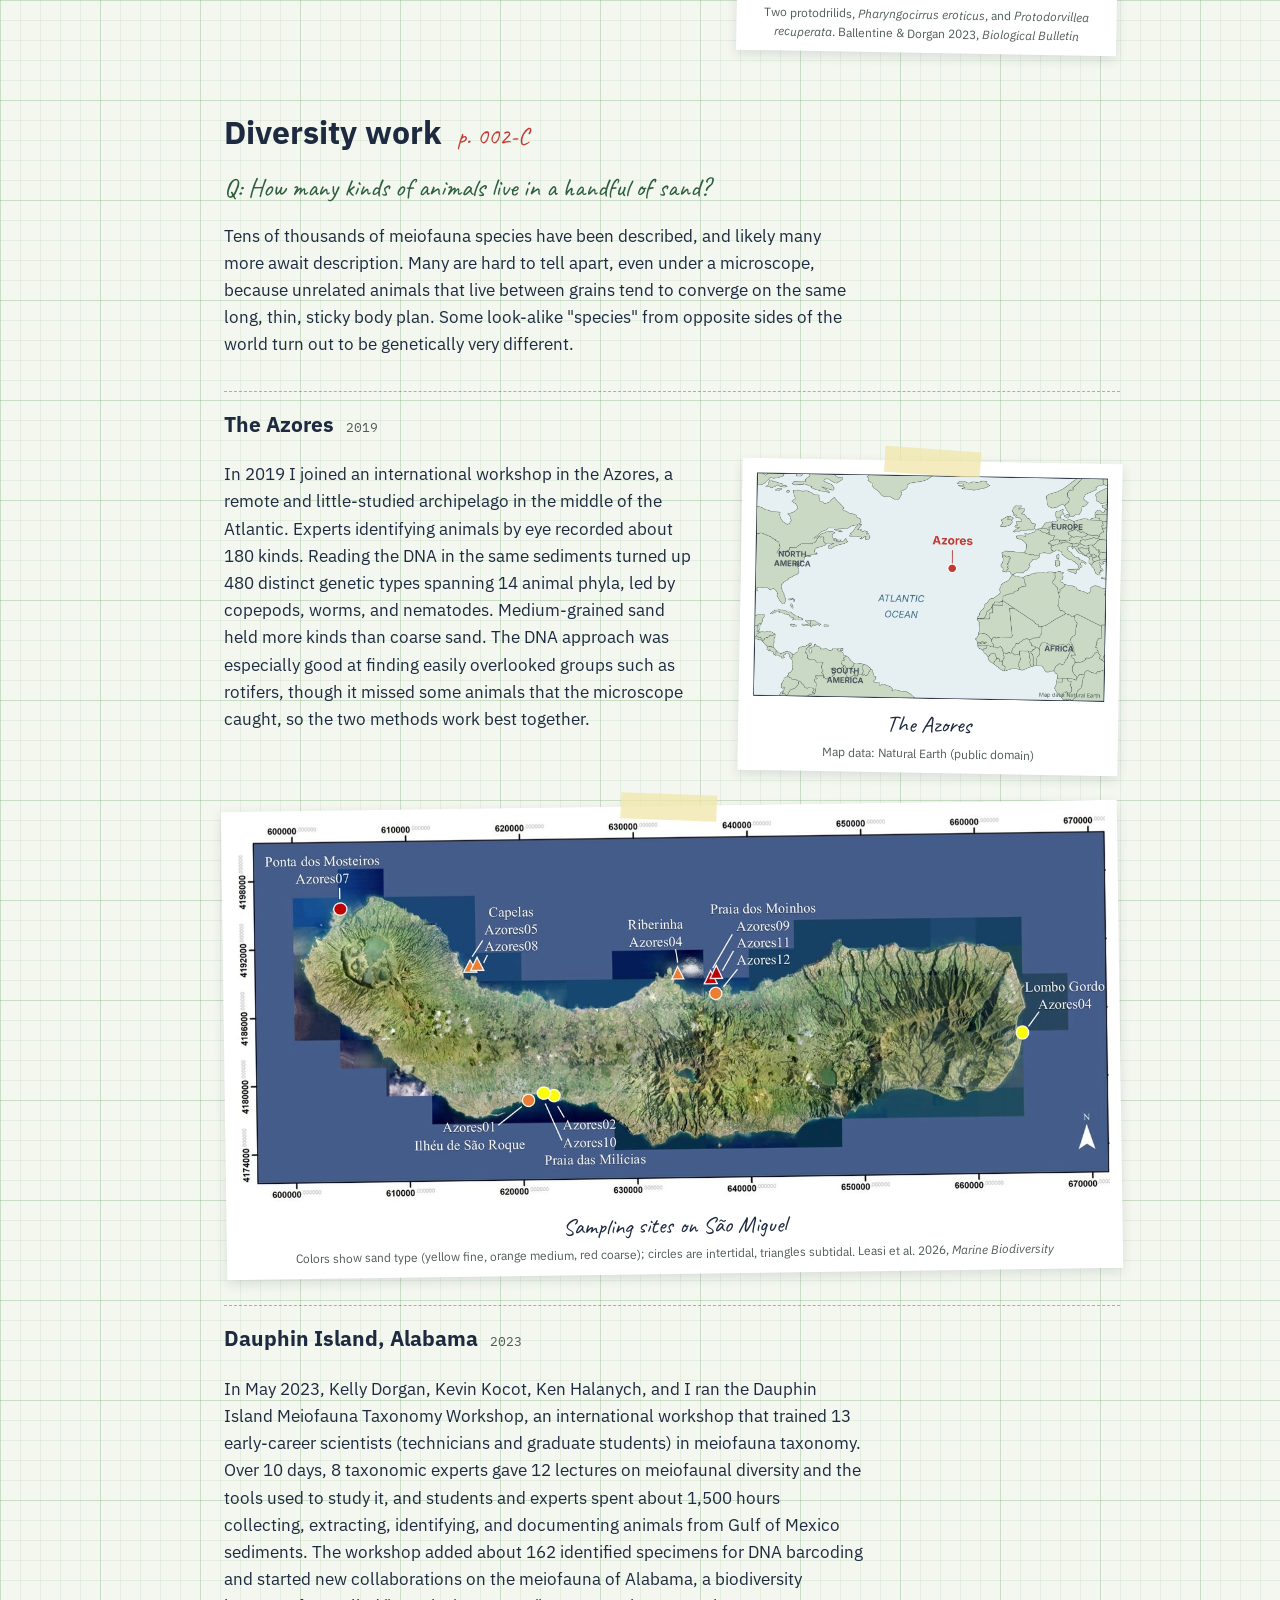
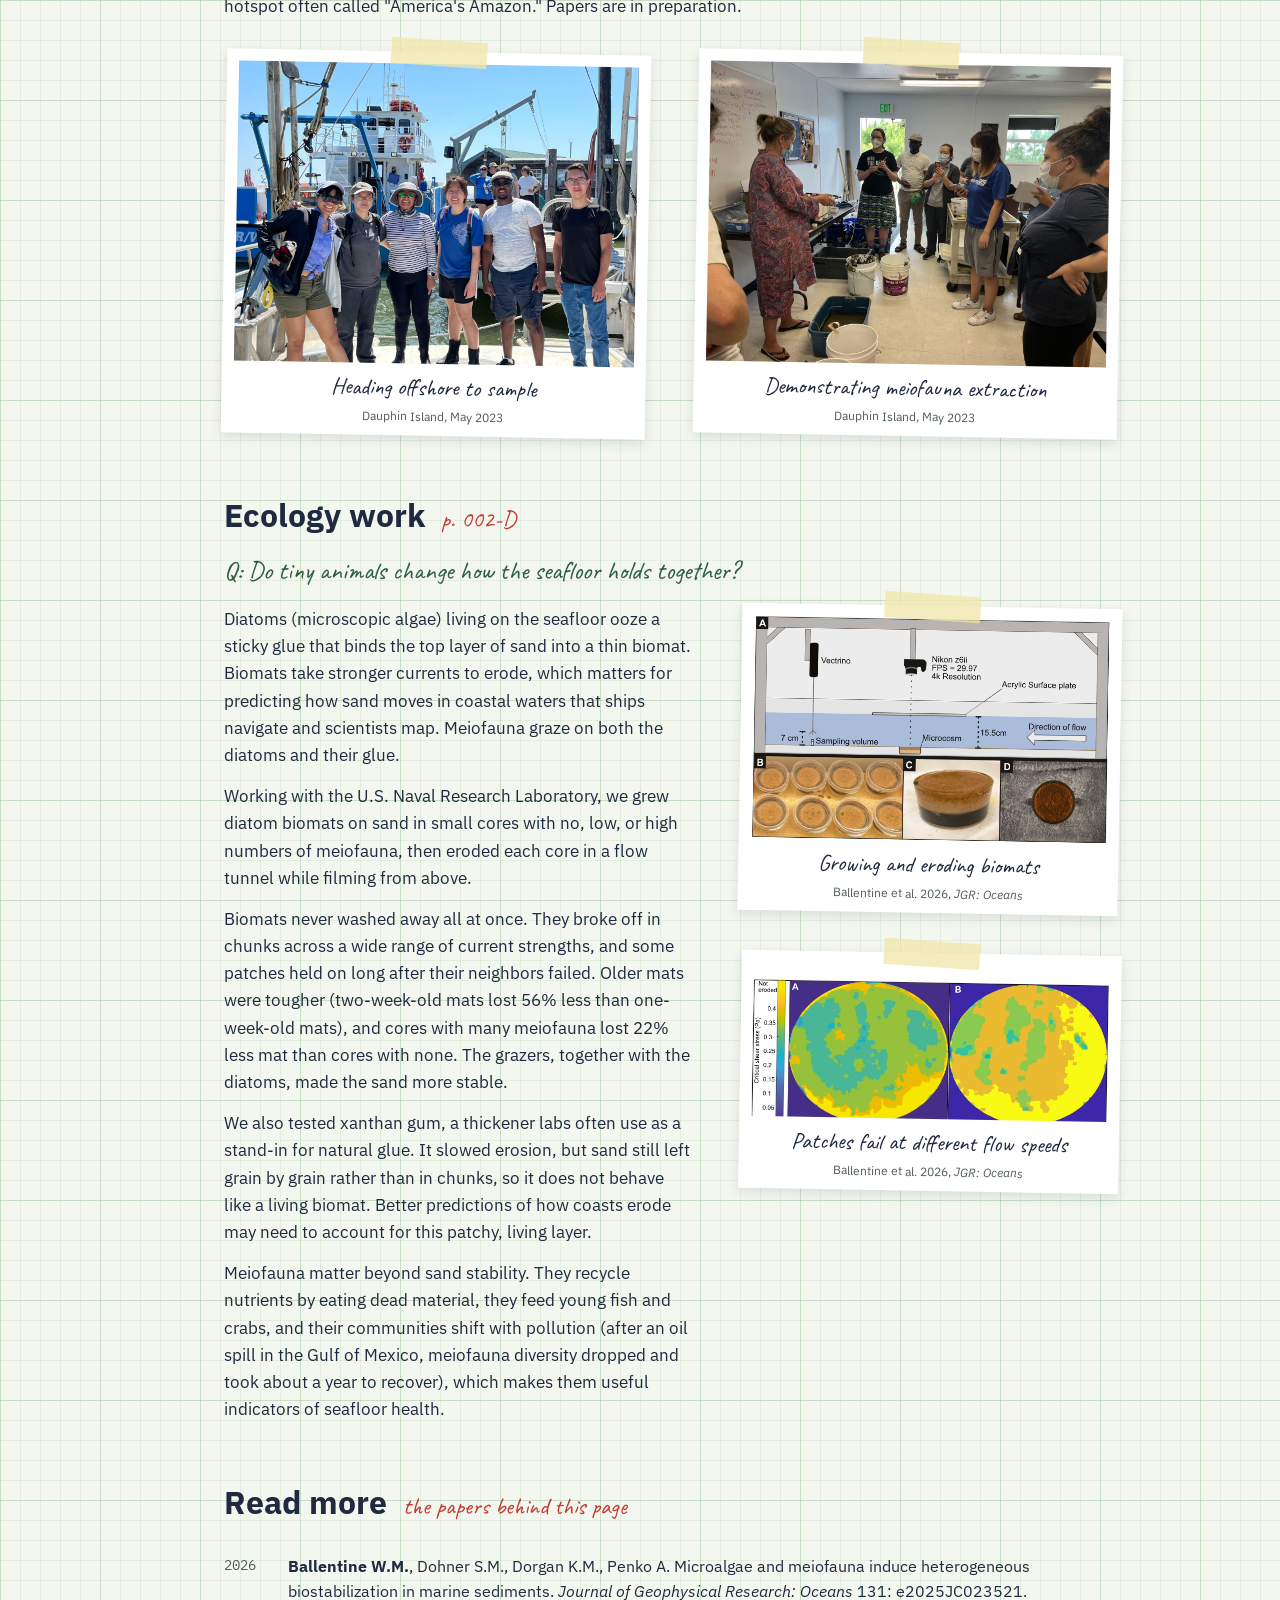
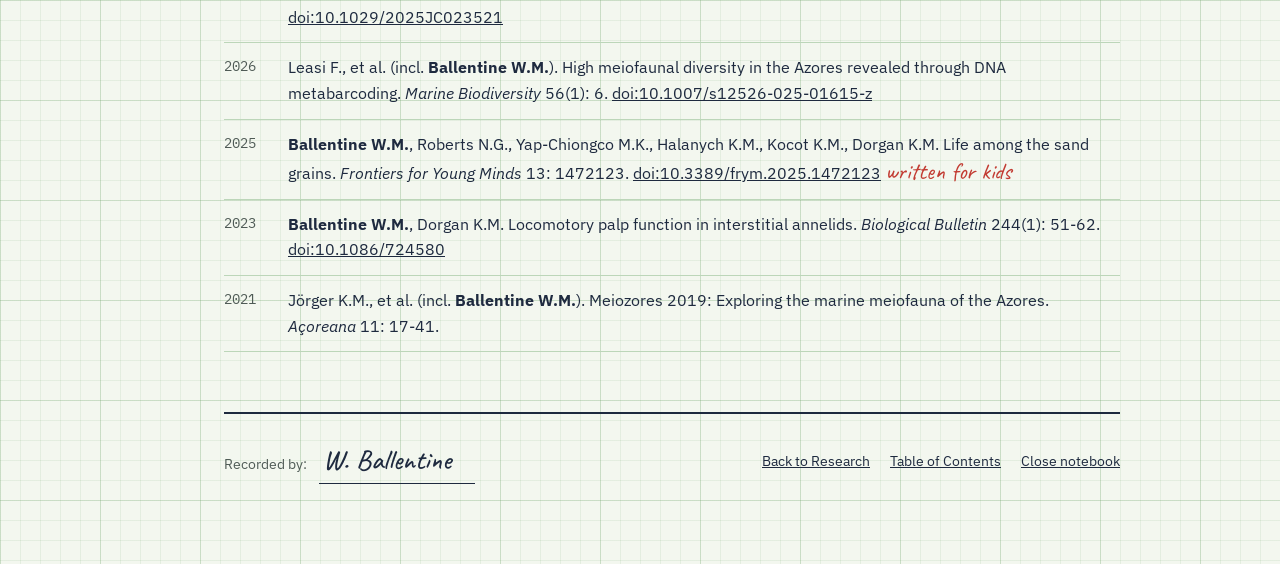
==== commit 1208722e: "Meiofauna page: single text column in ecology section to remove gap Co-Authored-By: Claude Opus 5.5 " ====
--- a/meiofauna/index.html
+++ b/meiofauna/index.html
@@ -127,24 +127,22 @@
         <div>
           <p>Diatoms (microscopic algae) living on the seafloor ooze a sticky glue that binds the top layer of sand into a thin biomat. Biomats take stronger currents to erode, which matters for predicting how sand moves in coastal waters that ships navigate and scientists map. Meiofauna graze on both the diatoms and their glue.</p>
           <p>Working with the U.S. Naval Research Laboratory, we grew diatom biomats on sand in small cores with no, low, or high numbers of meiofauna, then eroded each core in a flow tunnel while filming from above.</p>
-        </div>
-        <figure class="taped wide">
-          <img src="images/biomat-setup.jpg" width="1400" height="876" alt="Diagram of the flow tunnel with a camera above a sediment core and a current meter upstream, with photos of cores in their culture tanks, a core with a brown diatom mat on top, and the camera's view of a core in the tunnel">
-          <figcaption>Growing and eroding biomats</figcaption>
-          <p class="credit">Ballentine et al. 2026, <i>JGR: Oceans</i></p>
-        </figure>
-      </div>
-      <div class="study">
-        <div>
           <p>Biomats never washed away all at once. They broke off in chunks across a wide range of current strengths, and some patches held on long after their neighbors failed. Older mats were tougher (two-week-old mats lost 56% less than one-week-old mats), and cores with many meiofauna lost 22% less mat than cores with none. The grazers, together with the diatoms, made the sand more stable.</p>
           <p>We also tested xanthan gum, a thickener labs often use as a stand-in for natural glue. It slowed erosion, but sand still left grain by grain rather than in chunks, so it does not behave like a living biomat. Better predictions of how coasts erode may need to account for this patchy, living layer.</p>
           <p>Meiofauna matter beyond sand stability. They recycle nutrients by eating dead material, they feed young fish and crabs, and their communities shift with pollution (after an oil spill in the Gulf of Mexico, meiofauna diversity dropped and took about a year to recover), which makes them useful indicators of seafloor health.</p>
         </div>
-        <figure class="taped wide">
-          <img src="images/biomat-erosion.jpg" width="1400" height="607" alt="Two heat maps of circular sediment cores colored by the current strength at which each spot eroded, showing irregular patches rather than uniform erosion; the right core, older and with many meiofauna, has more area that never eroded">
-          <figcaption>Patches fail at different flow speeds</figcaption>
-          <p class="credit">Ballentine et al. 2026, <i>JGR: Oceans</i></p>
-        </figure>
+        <div class="fig-stack">
+          <figure class="taped wide">
+            <img src="images/biomat-setup.jpg" width="1400" height="876" alt="Diagram of the flow tunnel with a camera above a sediment core and a current meter upstream, with photos of cores in their culture tanks, a core with a brown diatom mat on top, and the camera's view of a core in the tunnel">
+            <figcaption>Growing and eroding biomats</figcaption>
+            <p class="credit">Ballentine et al. 2026, <i>JGR: Oceans</i></p>
+          </figure>
+          <figure class="taped wide">
+            <img src="images/biomat-erosion.jpg" width="1400" height="607" alt="Two heat maps of circular sediment cores colored by the current strength at which each spot eroded, showing irregular patches rather than uniform erosion; the right core, older and with many meiofauna, has more area that never eroded">
+            <figcaption>Patches fail at different flow speeds</figcaption>
+            <p class="credit">Ballentine et al. 2026, <i>JGR: Oceans</i></p>
+          </figure>
+        </div>
       </div>
     </section>
 
--- a/css/style.css
+++ b/css/style.css
@@ -158,6 +158,8 @@
 .taped.wide .photo, .taped.wide img { aspect-ratio: 4 / 3; object-fit: contain; background: #fff; }
 .taped.wide .photo { background: #DCE5DD; padding: 16px; text-align: center; }
 .taped.wide img { aspect-ratio: auto; }
+.fig-stack { flex: 1 1 380px; max-width: 440px; display: flex; flex-direction: column; gap: 40px; }
+.fig-stack .taped.wide { flex: none; max-width: none; }
 .taped.wide figcaption, .taped.full figcaption { font-size: 23px; white-space: nowrap; overflow: hidden; text-overflow: ellipsis; }
 .taped.full { flex: 1 1 100%; max-width: 900px; --tilt: -.8deg; }
 .taped.full img { aspect-ratio: auto; }
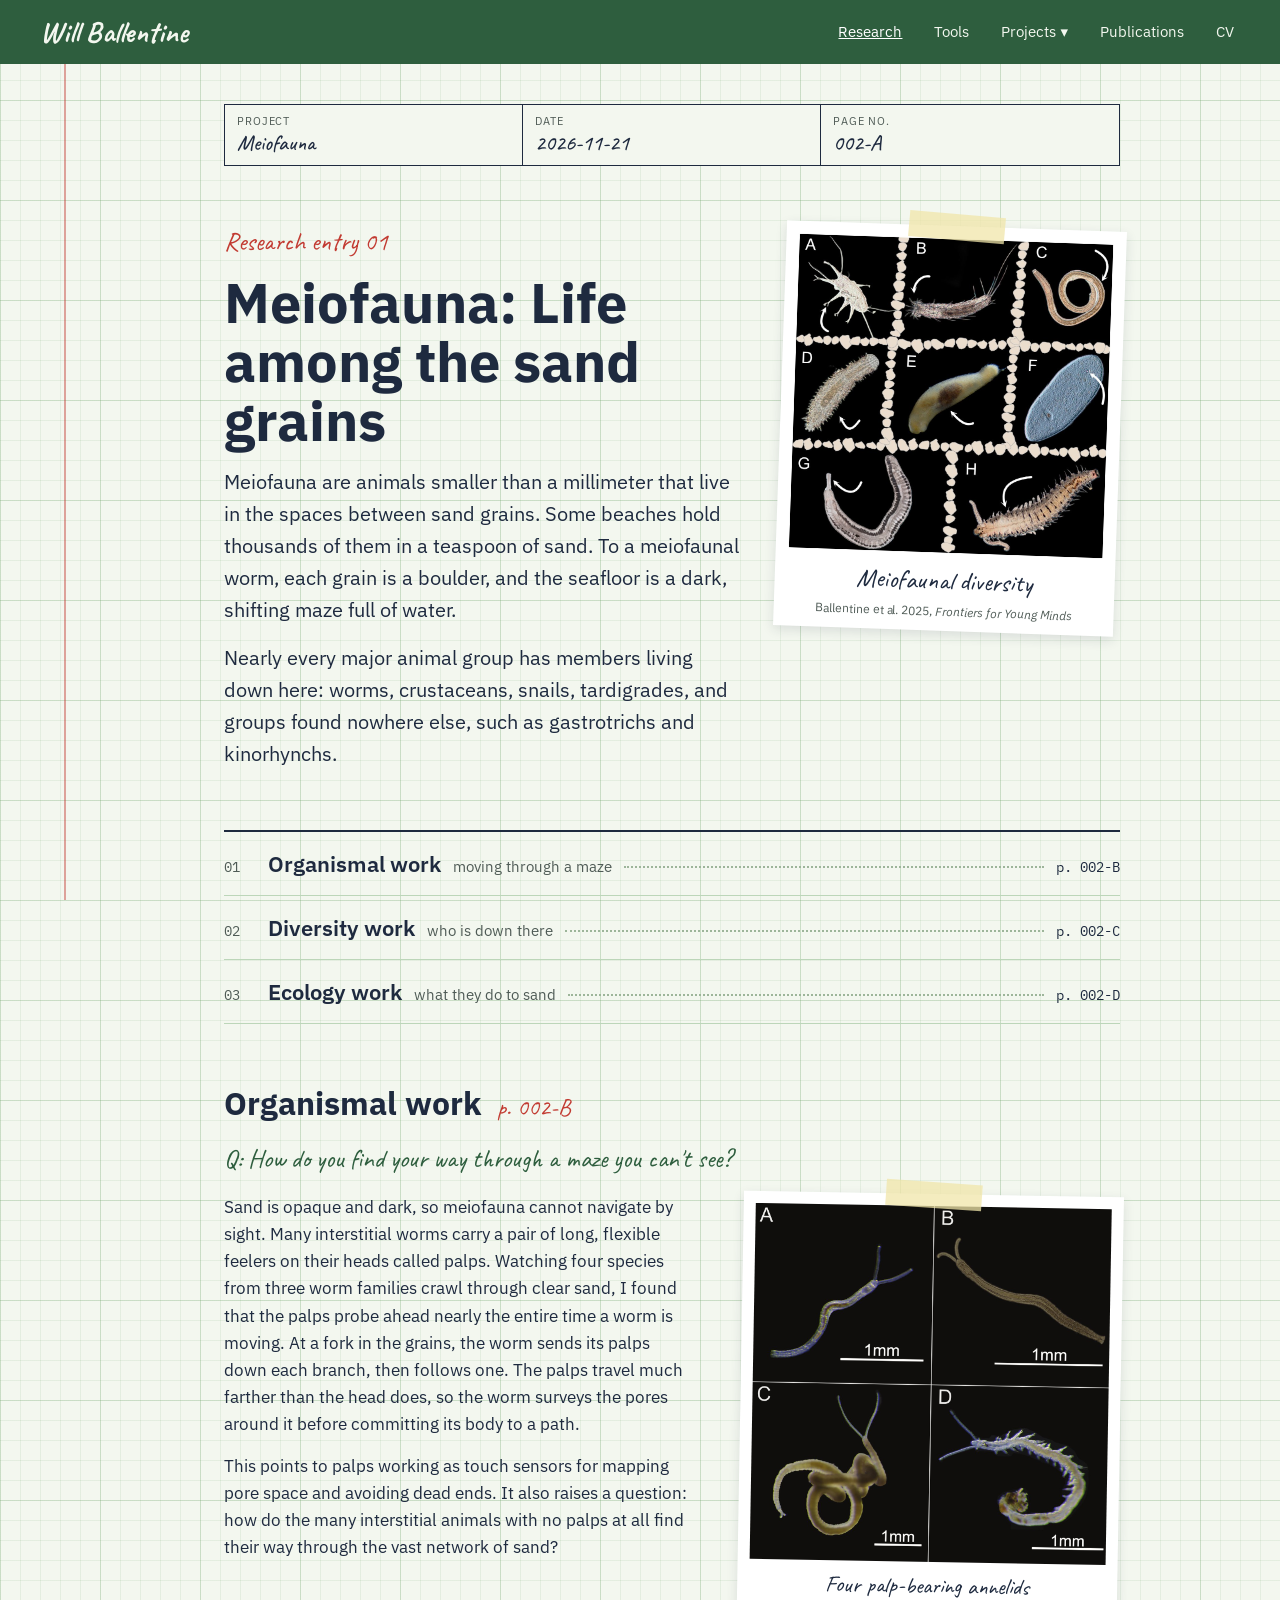
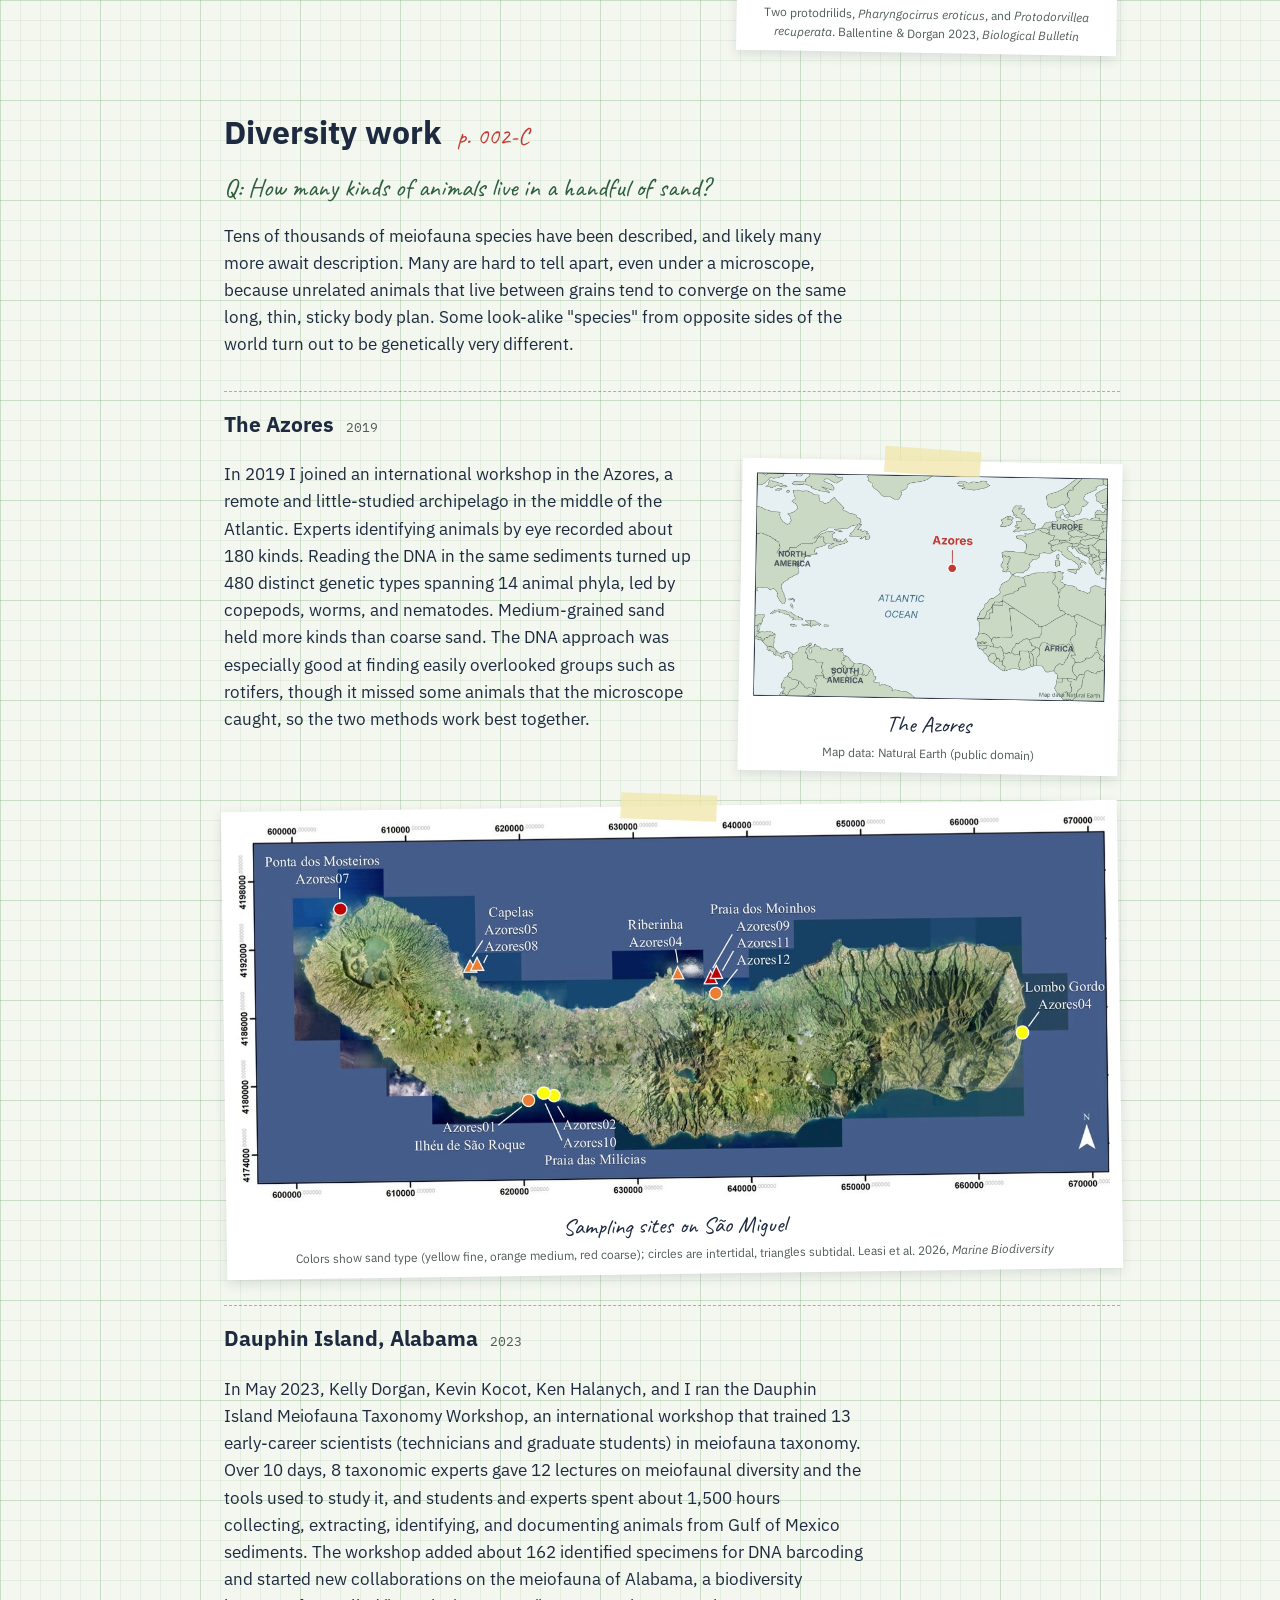
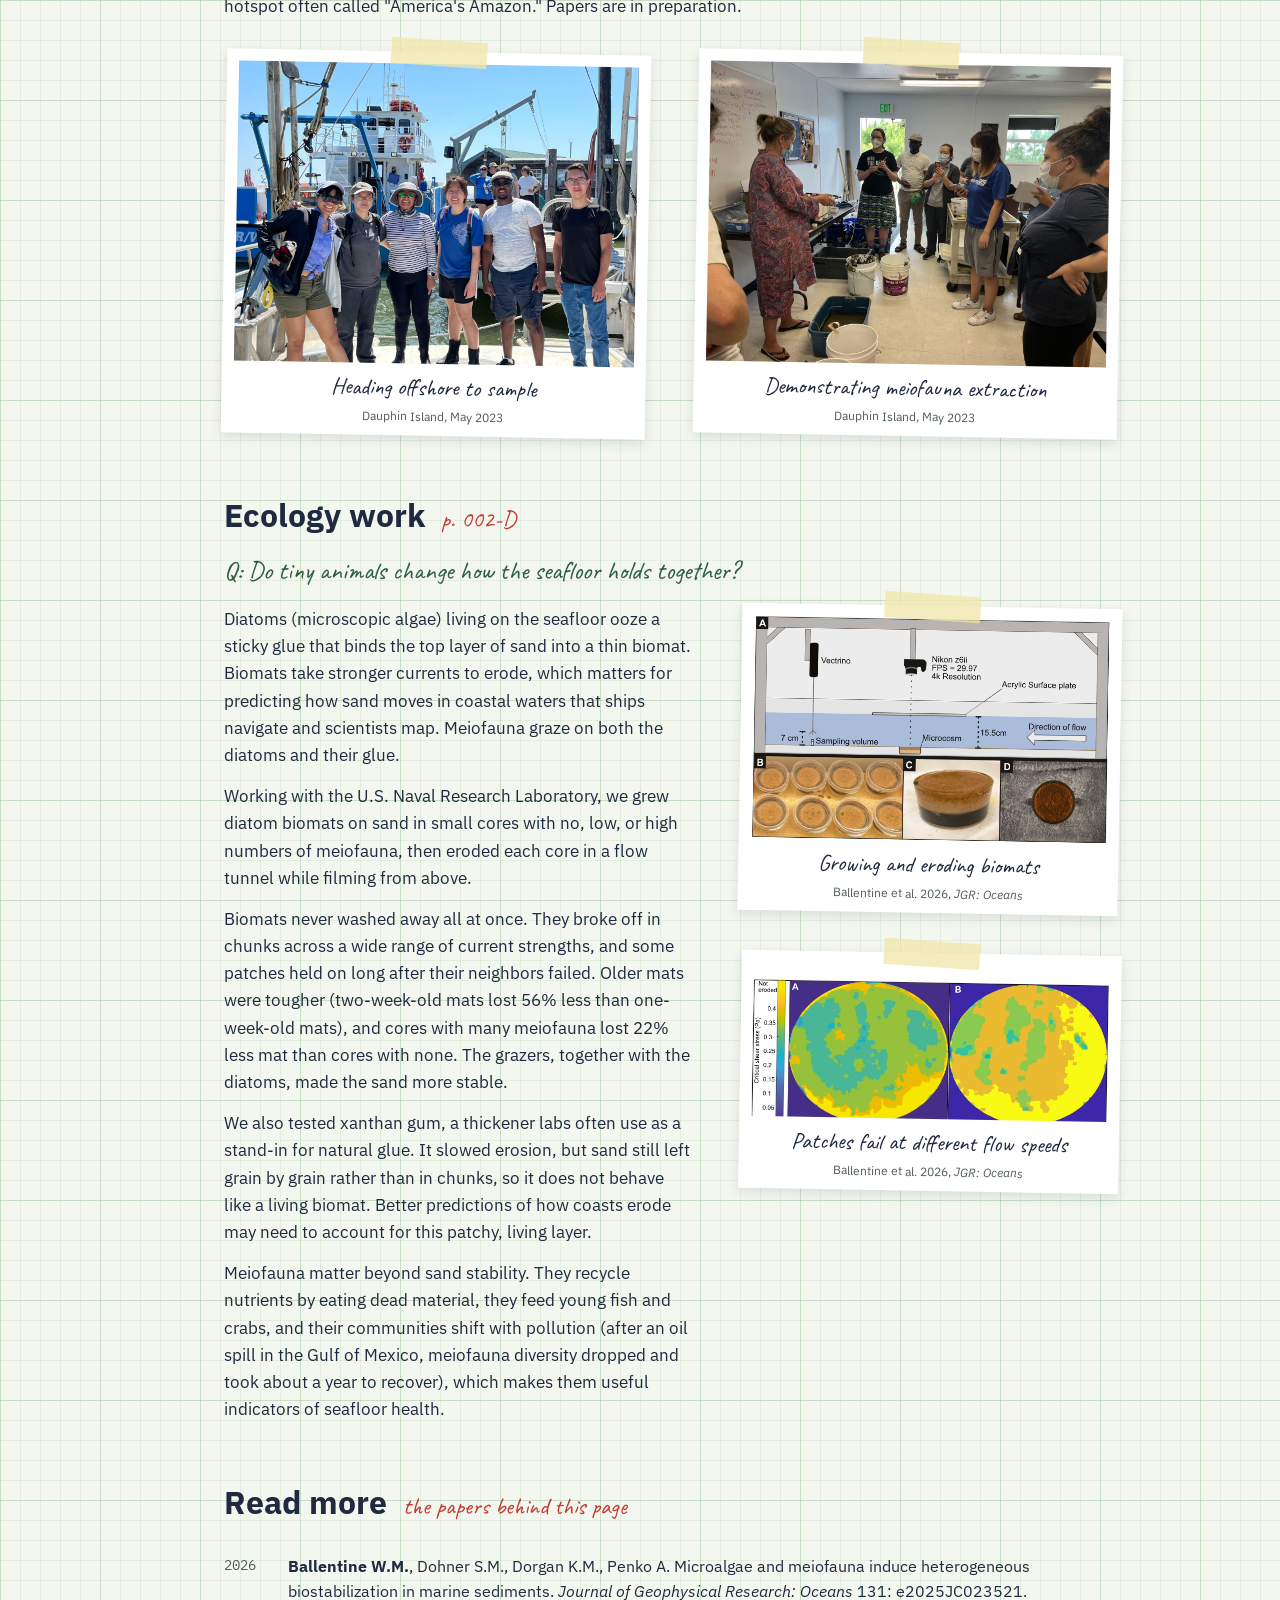
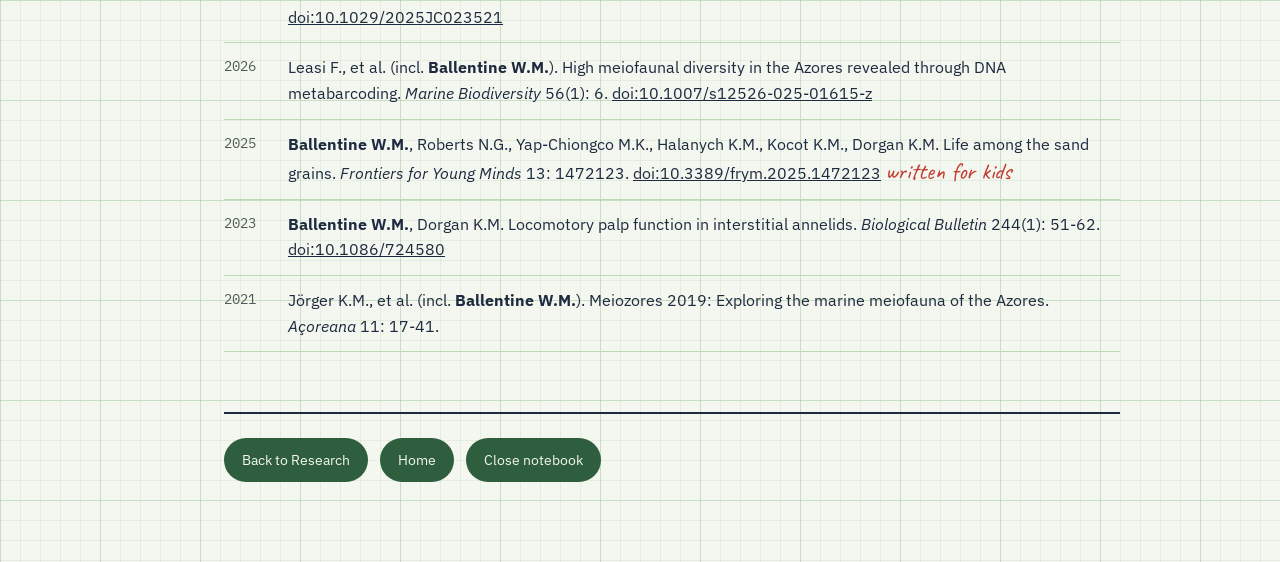
==== commit c7664f32: "Publications view toggle, Projects section, nav dropdown, button footer - Publications page: Citatio" ====
--- a/meiofauna/index.html
+++ b/meiofauna/index.html
@@ -18,9 +18,9 @@
     </button>
     <ul id="nav-links">
       <li><a href="/#research" aria-current="page">Research</a></li>
-      <li><a href="/#tools">Tools</a></li>
-      <li><a href="https://toads.willballentine.com/">Toad Tank</a></li>
-      <li><a href="/#publications">Publications</a></li>
+      <li><a href="/tools/">Tools</a></li>
+      <li class="has-sub"><details><summary>Projects</summary><ul><li><a href="https://toads.willballentine.com/">Toad Tank</a></li></ul></details></li>
+      <li><a href="/publications/">Publications</a></li>
       <li><a href="/assets/Will_Ballentine_CV.pdf">CV</a></li>
     </ul>
   </nav>
@@ -28,6 +28,7 @@
     const nav = document.querySelector('.site-nav'), menuBtn = nav.querySelector('.menu-btn');
     const setMenu = open => { nav.classList.toggle('open', open); menuBtn.setAttribute('aria-expanded', open); };
     menuBtn.onclick = () => setMenu(!nav.classList.contains('open'));
+    document.addEventListener('click', e => { const d = nav.querySelector('details'); if (d && !d.contains(e.target)) d.open = false; });
     nav.querySelectorAll('ul a').forEach(a => a.addEventListener('click', () => setMenu(false)));
   </script>
 
@@ -158,10 +159,9 @@
     </section>
 
     <footer class="site-footer">
-      <div class="sig"><span class="muted">Recorded by:</span><strong>W. Ballentine</strong></div>
       <div class="links">
         <a href="/#research">Back to Research</a>
-        <a href="/">Table of Contents</a>
+        <a href="/">Home</a>
         <a href="/?cover">Close notebook</a>
       </div>
     </footer>
--- a/css/style.css
+++ b/css/style.css
@@ -134,7 +134,7 @@
 .toc a:hover .title { color: var(--red); }
 
 /* dated entries */
-.entries { display: grid; grid-template-columns: repeat(auto-fit, minmax(260px, 1fr)); gap: 20px; }
+.entries { display: grid; grid-template-columns: repeat(auto-fill, minmax(260px, 1fr)); gap: 20px; }
 .entry { background: rgba(243, 247, 239, .92); border: 1.5px solid var(--ink); padding: 20px; display: flex; flex-direction: column; gap: 10px; }
 .entry header { display: flex; justify-content: space-between; font-family: var(--mono); font-size: 12px; color: var(--pencil); }
 .entry h3 { font-size: 21px; }
@@ -146,8 +146,12 @@
 .entry.linked h3 a { text-decoration: none; }
 .entry.linked h3 a::after { content: ""; position: absolute; inset: 0; } /* whole card clickable */
 .entry p.more { font-family: var(--hand); font-size: 22px; color: var(--red); margin-top: auto; }
+.all-link { margin-top: 16px; font-weight: 600; }
 
 /* research subpages */
+.taped.linked figcaption a { text-decoration: none; }
+.taped.linked figcaption a::after { content: ""; position: absolute; inset: 0; }
+.taped .photo.square-ph { aspect-ratio: 1 / 1; }
 .subhead { font-size: 21px; padding-top: 16px; border-top: 1.5px dashed rgba(30, 42, 63, .35); margin-top: 12px; display: flex; align-items: baseline; gap: 12px; }
 .subhead span { font-family: var(--mono); font-size: 13px; font-weight: 400; color: var(--pencil); }
 .q-line { font-size: 26px; line-height: 1.2; }
@@ -183,10 +187,18 @@
 .readings em { font-family: var(--hand); font-size: 20px; font-style: normal; color: var(--cover); }
 
 .btn { align-self: flex-start; min-height: 44px; padding: 0 16px; border: 1.5px solid var(--ink); background: var(--paper); color: var(--ink); font: inherit; font-size: 15px; cursor: pointer; }
-.log-wrap { overflow-x: auto; border: 1.5px solid var(--ink); background: rgba(243, 247, 239, .92); }
-.log { width: 100%; min-width: 620px; border-collapse: collapse; font-family: var(--mono); font-size: 14px; }
-.log th { text-align: left; font-weight: 500; padding: 10px 14px; border-bottom: 2px solid var(--ink); }
-.log td { padding: 8px 14px; border-bottom: 1px solid var(--grid-major); }
+#feed-status:empty { display: none; }
+.graphs { display: flex; flex-direction: column; gap: 16px; }
+.graphs[hidden] { display: none; }
+.range { display: flex; flex-wrap: wrap; gap: 8px; }
+.range .btn { min-height: 36px; font-family: var(--mono); font-size: 13px; }
+.range .btn[aria-pressed="true"] { background: var(--ink); color: var(--paper); }
+.charts { display: grid; grid-template-columns: repeat(auto-fit, minmax(340px, 1fr)); gap: 16px; }
+.charts figure { margin: 0; padding: 12px 14px 8px; border: 1.5px solid var(--ink); background: #fff; display: flex; flex-direction: column; gap: 4px; }
+.charts figcaption { font-size: 12px; letter-spacing: .08em; text-transform: uppercase; color: var(--pencil); }
+.charts figcaption small { text-transform: none; letter-spacing: 0; }
+.charts .plot { position: relative; height: 200px; }
+@media (max-width: 700px) { .charts { grid-template-columns: 1fr; } }
 
 /* pipeline diagram */
 .pipeline { display: flex; flex-wrap: wrap; align-items: center; gap: 12px; margin: 0; padding: 0; list-style: none; }
@@ -241,3 +253,28 @@
 @media (prefers-reduced-motion: reduce) {
   .taped, .cover { transition: none; }
 }
+
+/* projects dropdown */
+.has-sub { position: relative; }
+.site-nav summary { list-style: none; cursor: pointer; color: var(--paper); padding: 12px 6px; font-size: 15px; }
+.site-nav summary::-webkit-details-marker { display: none; }
+.site-nav summary::after { content: " ▾"; }
+.site-nav summary:hover { color: #fff; text-decoration: underline; }
+.has-sub ul { position: absolute; top: 100%; left: 0; z-index: 10; flex-direction: column; gap: 0; min-width: 150px; padding: 4px 10px; background: var(--cover); box-shadow: 0 8px 18px rgba(0,0,0,.2); }
+@media (max-width: 700px) {
+  .site-nav summary { padding: 12px 4px; border-top: 1px solid rgba(243,247,239,.15); font-size: 17px; }
+  .has-sub ul { position: static; box-shadow: none; padding: 0 0 0 20px; }
+}
+
+/* footer buttons */
+.site-footer .links { align-items: center; gap: 12px; }
+.site-footer .links a { display: inline-flex; align-items: center; min-height: 44px; padding: 0 18px; border-radius: 999px; background: var(--cover); color: var(--paper); text-decoration: none; }
+.site-footer .links a:hover { background: #24492f; color: #fff; }
+
+/* publications view toggle */
+.view-toggle { display: flex; align-items: center; gap: 10px; font-size: 15px; color: var(--pencil); }
+.view-toggle button { position: relative; width: 48px; height: 26px; padding: 0; border: 1.5px solid var(--ink); border-radius: 999px; background: var(--paper); cursor: pointer; }
+.view-toggle button::after { content: ""; position: absolute; top: 3px; left: 3px; width: 17px; height: 17px; border-radius: 50%; background: var(--ink); transition: transform .2s ease; }
+.view-toggle button[aria-checked="true"] { background: var(--cover); border-color: var(--cover); }
+.view-toggle button[aria-checked="true"]::after { transform: translateX(22px); background: var(--paper); }
+.pubs[hidden], .entries[hidden] { display: none; }
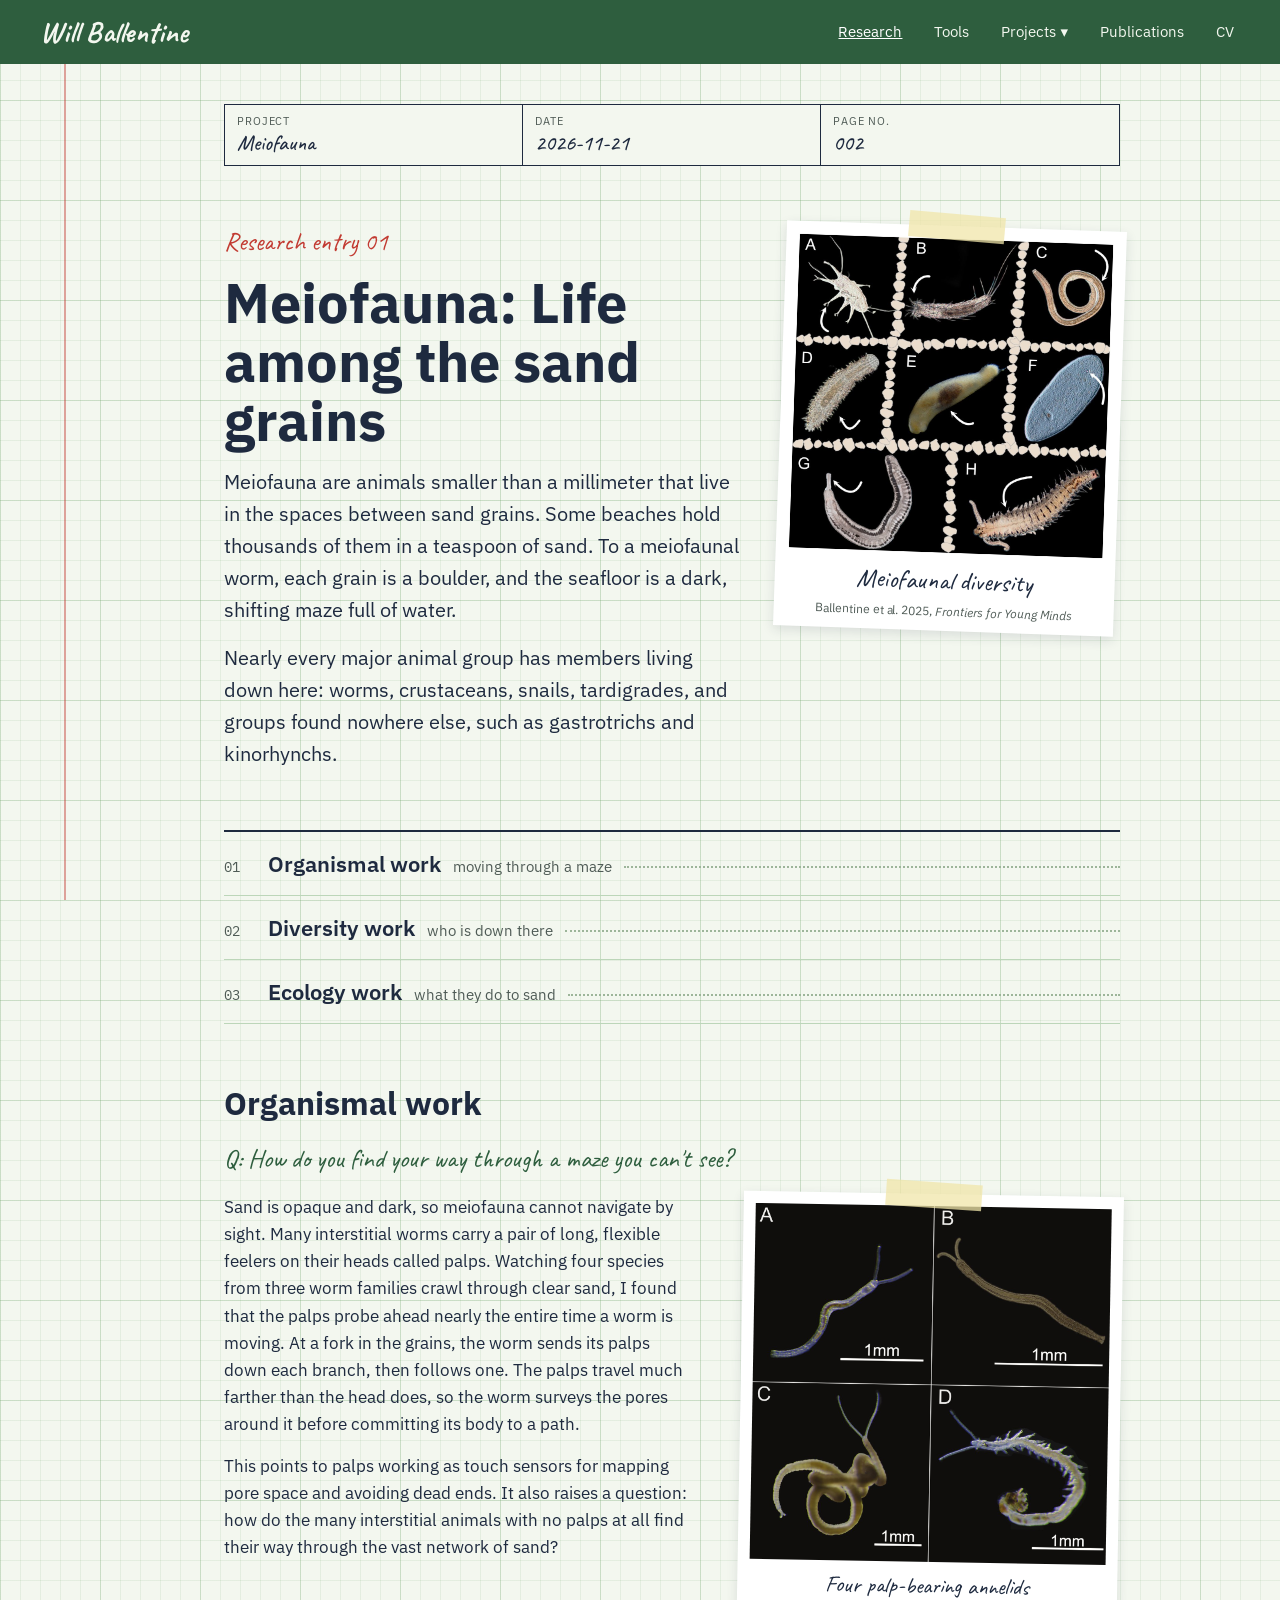
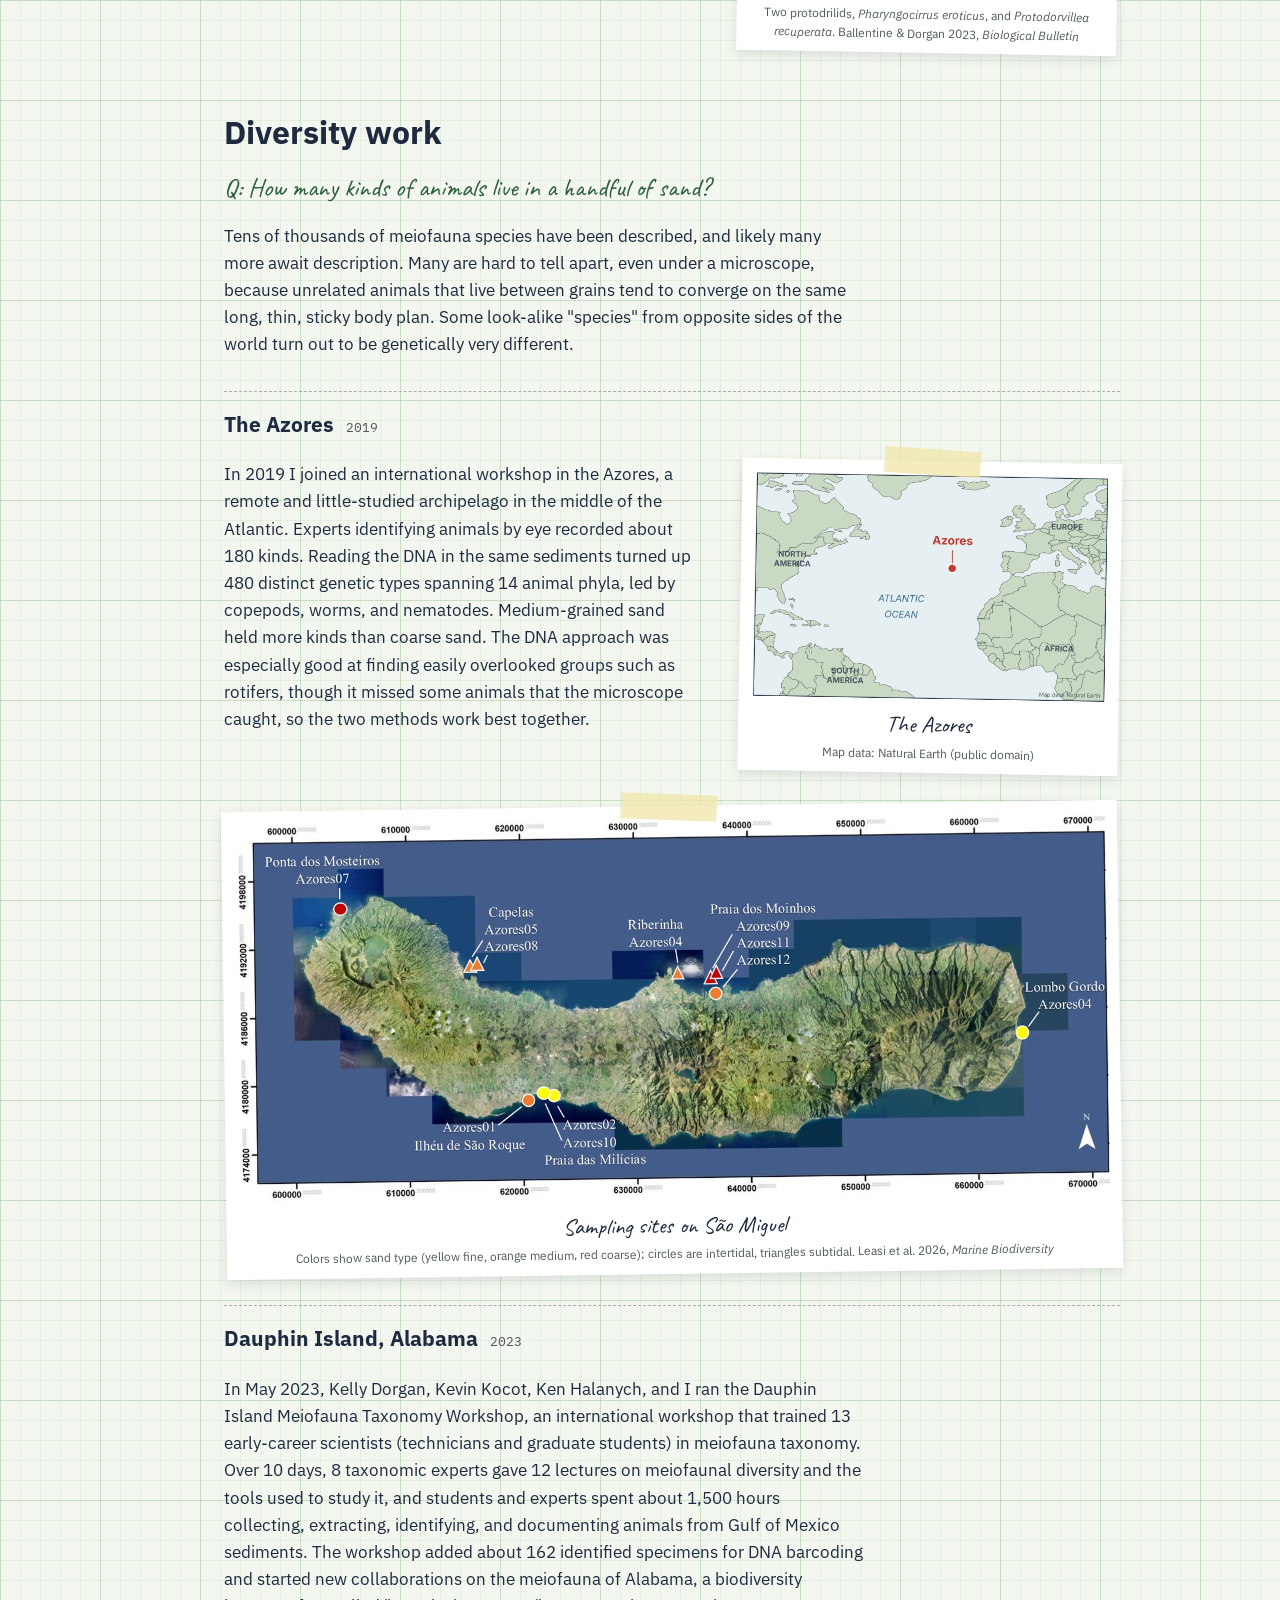
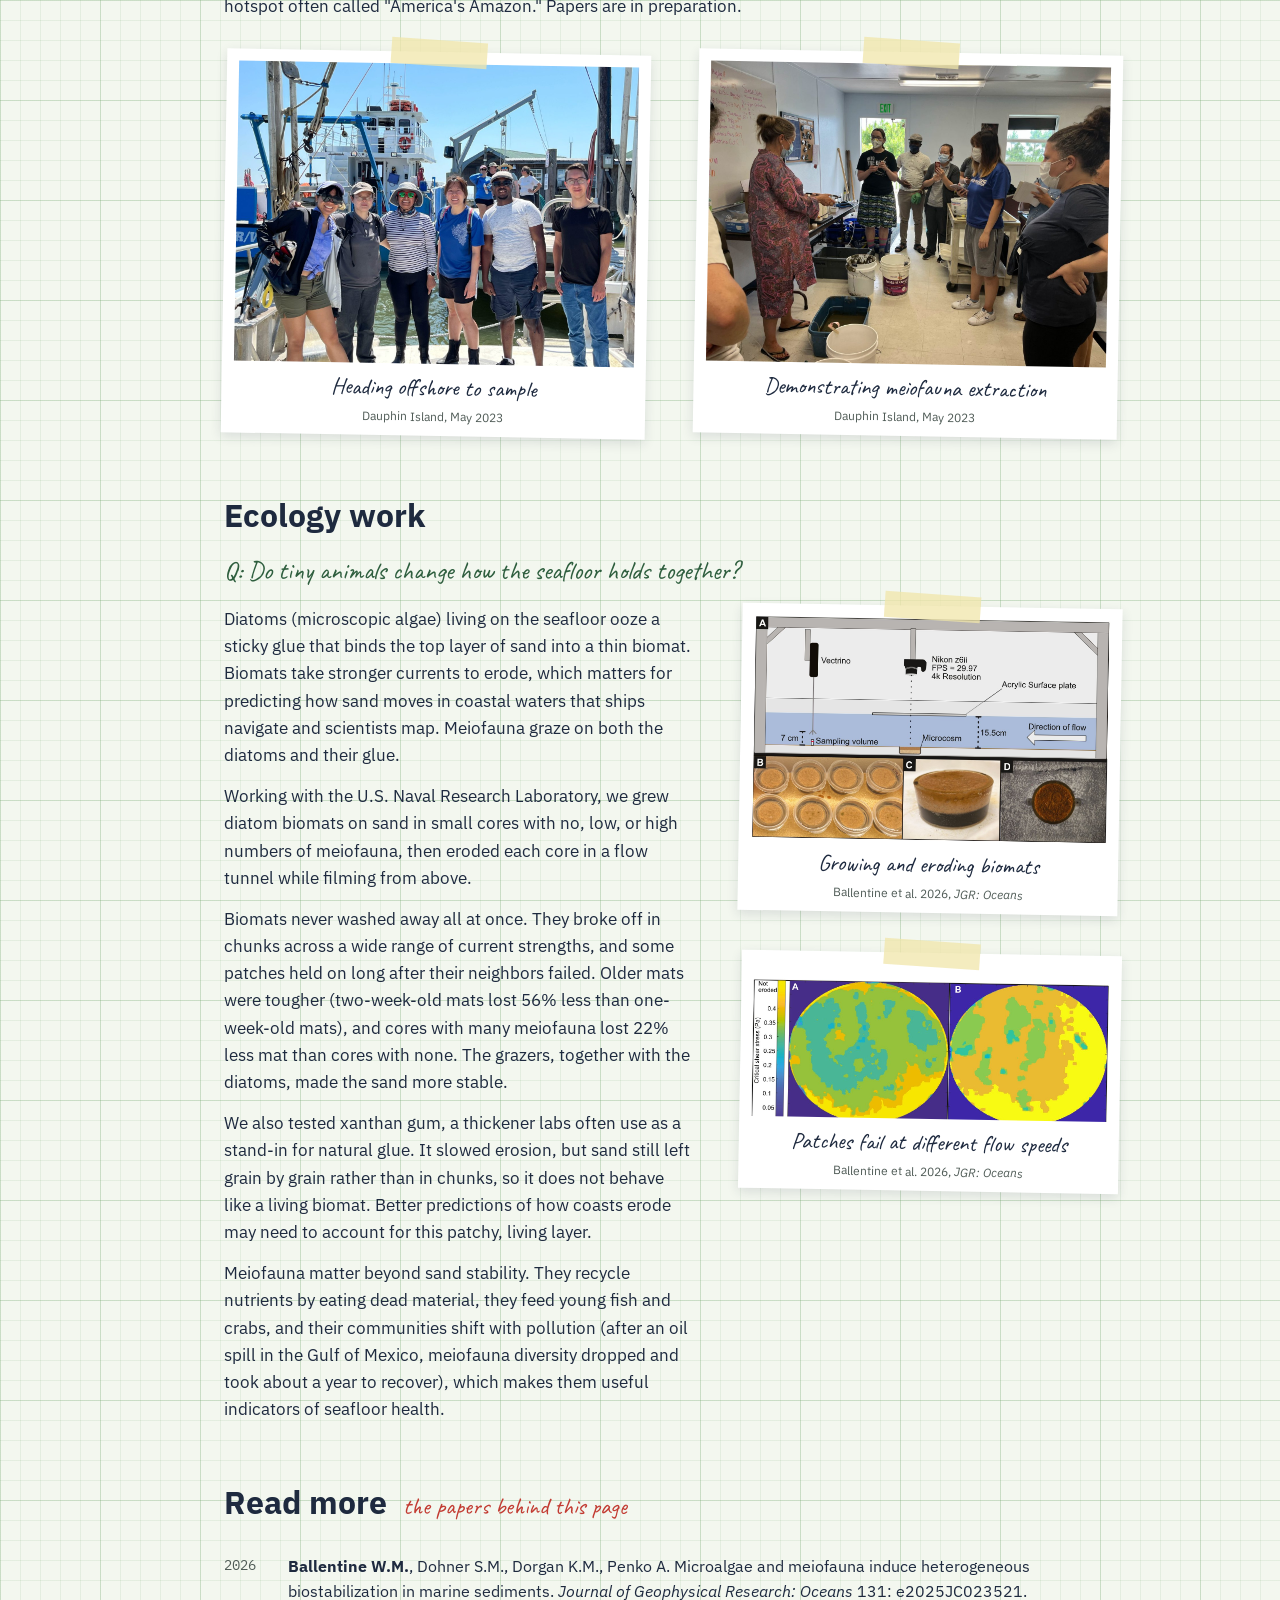
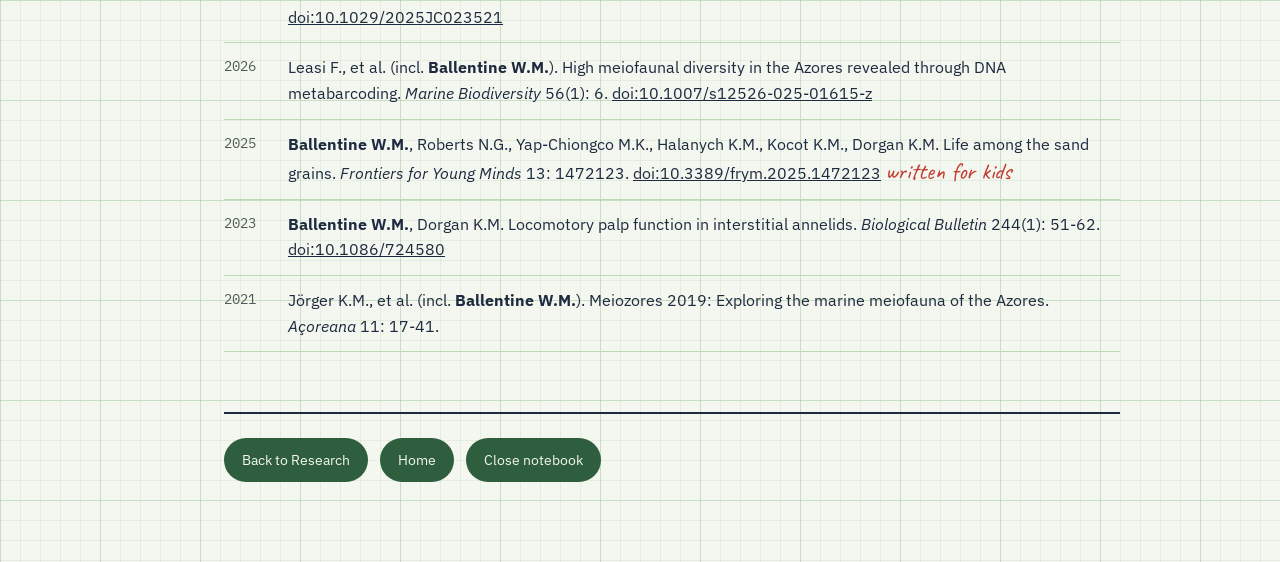
==== commit a1205403: "Page numbering, sticky mobile nav, toad page cleanup, pubs default view - Toad page: remove enclosur" ====
--- a/meiofauna/index.html
+++ b/meiofauna/index.html
@@ -36,7 +36,7 @@
     <div class="page-header">
       <div><span>Project</span><strong>Meiofauna</strong></div>
       <div><span>Date</span><strong>2026-11-21</strong></div>
-      <div><span>Page No.</span><strong>002-A</strong></div>
+      <div><span>Page No.</span><strong>002</strong></div>
     </div>
 
     <section class="intro">
@@ -54,13 +54,13 @@
     </section>
 
     <ol class="toc">
-      <li><a href="#organismal"><span class="num">01</span><span class="title">Organismal work</span><span class="desc">moving through a maze</span><span class="dots" aria-hidden="true"></span><span class="pg">p. 002-B</span></a></li>
-      <li><a href="#diversity"><span class="num">02</span><span class="title">Diversity work</span><span class="desc">who is down there</span><span class="dots" aria-hidden="true"></span><span class="pg">p. 002-C</span></a></li>
-      <li><a href="#ecology"><span class="num">03</span><span class="title">Ecology work</span><span class="desc">what they do to sand</span><span class="dots" aria-hidden="true"></span><span class="pg">p. 002-D</span></a></li>
+      <li><a href="#organismal"><span class="num">01</span><span class="title">Organismal work</span><span class="desc">moving through a maze</span><span class="dots" aria-hidden="true"></span></a></li>
+      <li><a href="#diversity"><span class="num">02</span><span class="title">Diversity work</span><span class="desc">who is down there</span><span class="dots" aria-hidden="true"></span></a></li>
+      <li><a href="#ecology"><span class="num">03</span><span class="title">Ecology work</span><span class="desc">what they do to sand</span><span class="dots" aria-hidden="true"></span></a></li>
     </ol>
 
     <section id="organismal">
-      <div class="section-title"><h2>Organismal work</h2><span class="hand">p. 002-B</span></div>
+      <div class="section-title"><h2>Organismal work</h2></div>
       <p class="hand green q-line">Q: How do you find your way through a maze you can't see?</p>
       <div class="study">
         <div>
@@ -76,7 +76,7 @@
     </section>
 
     <section id="diversity">
-      <div class="section-title"><h2>Diversity work</h2><span class="hand">p. 002-C</span></div>
+      <div class="section-title"><h2>Diversity work</h2></div>
       <p class="hand green q-line">Q: How many kinds of animals live in a handful of sand?</p>
       <div class="study">
         <div>
@@ -122,7 +122,7 @@
     </section>
 
     <section id="ecology">
-      <div class="section-title"><h2>Ecology work</h2><span class="hand">p. 002-D</span></div>
+      <div class="section-title"><h2>Ecology work</h2></div>
       <p class="hand green q-line">Q: Do tiny animals change how the seafloor holds together?</p>
       <div class="study">
         <div>
--- a/css/style.css
+++ b/css/style.css
@@ -243,7 +243,7 @@
 @media (max-width: 700px) {
   body::before { left: 16px; }
   main { padding: 32px 20px 64px 32px; }
-  .site-nav { padding: 8px 20px; }
+  .site-nav { padding: 8px 20px; position: sticky; top: 0; z-index: 20; }
   .menu-btn { display: inline-flex; }
   .site-nav ul { display: none; width: 100%; flex-direction: column; gap: 0; padding-bottom: 8px; }
   .site-nav.open ul { display: flex; }
@@ -278,3 +278,8 @@
 .view-toggle button[aria-checked="true"] { background: var(--cover); border-color: var(--cover); }
 .view-toggle button[aria-checked="true"]::after { transform: translateX(22px); background: var(--paper); }
 .pubs[hidden], .entries[hidden] { display: none; }
+
+/* drawings */
+.diagram { margin: 0; }
+.diagram img { width: 100%; }
+.entry .card-img { width: 100%; }
